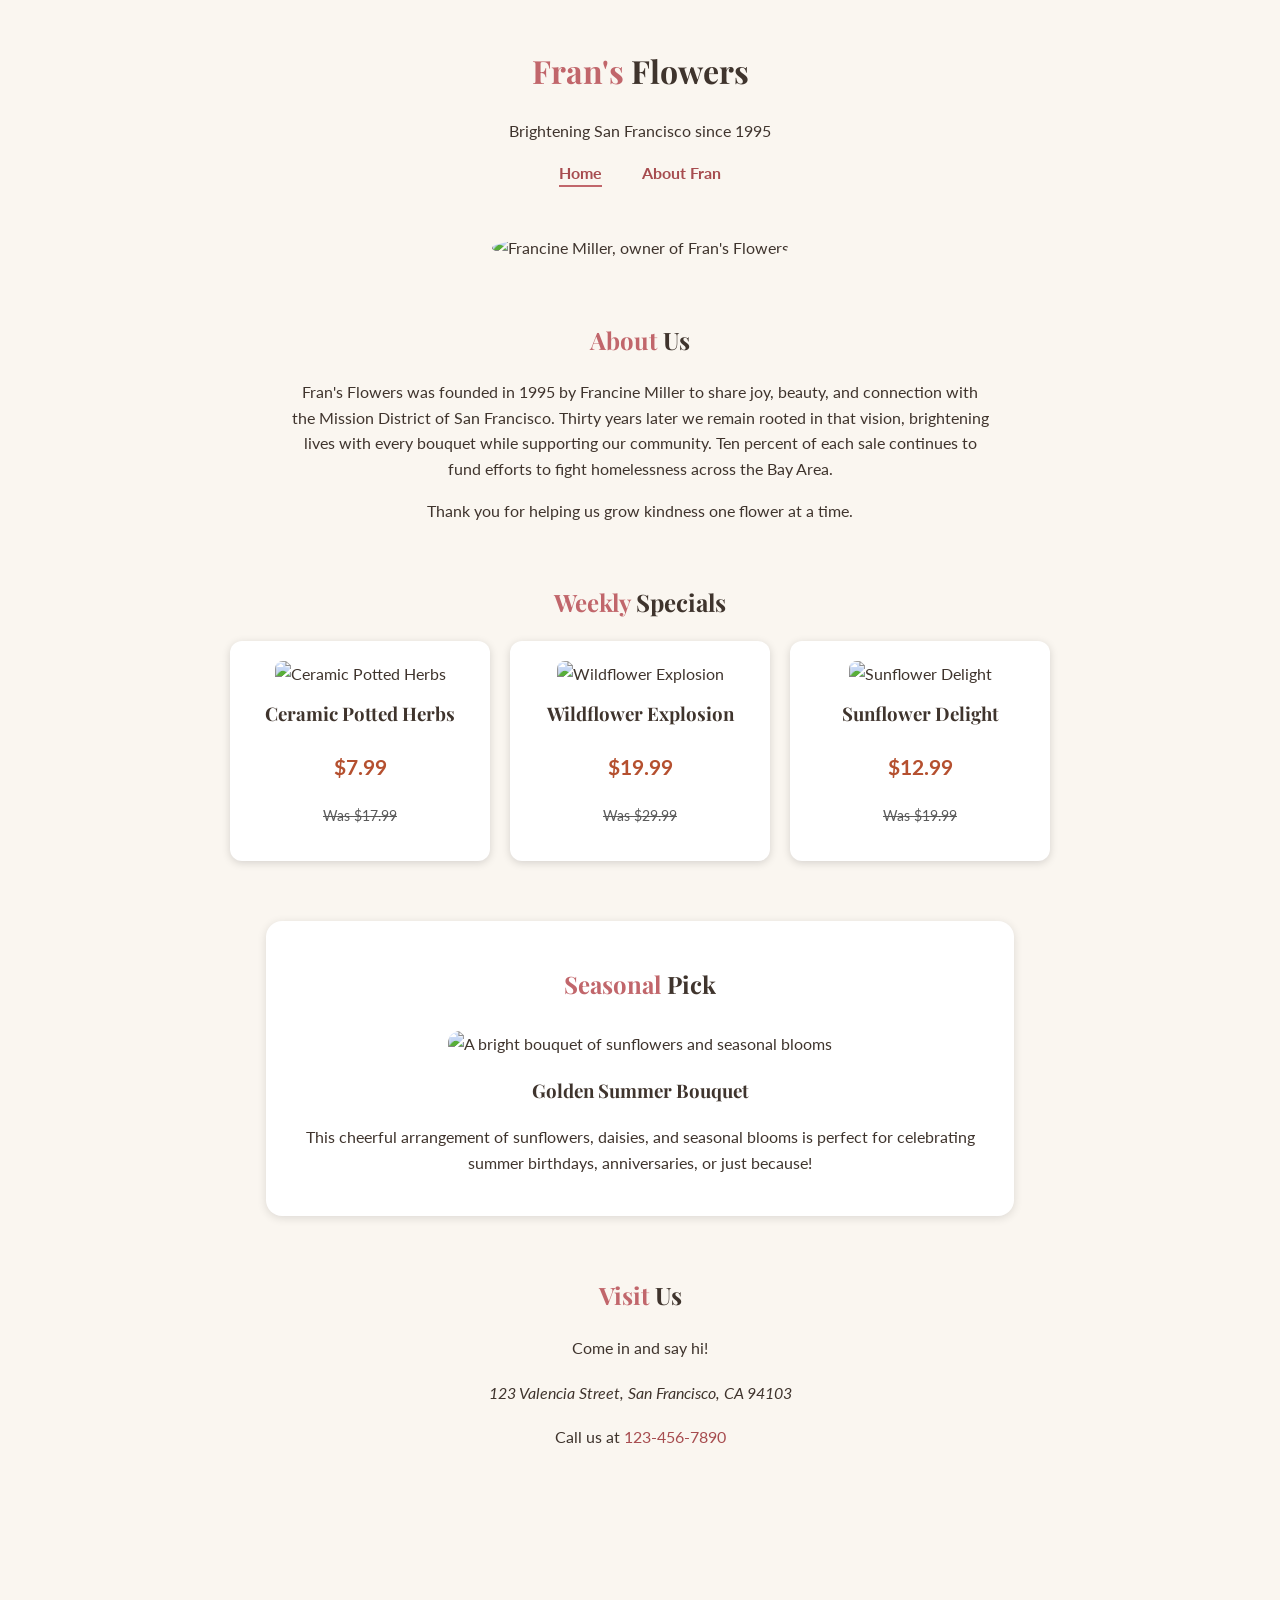
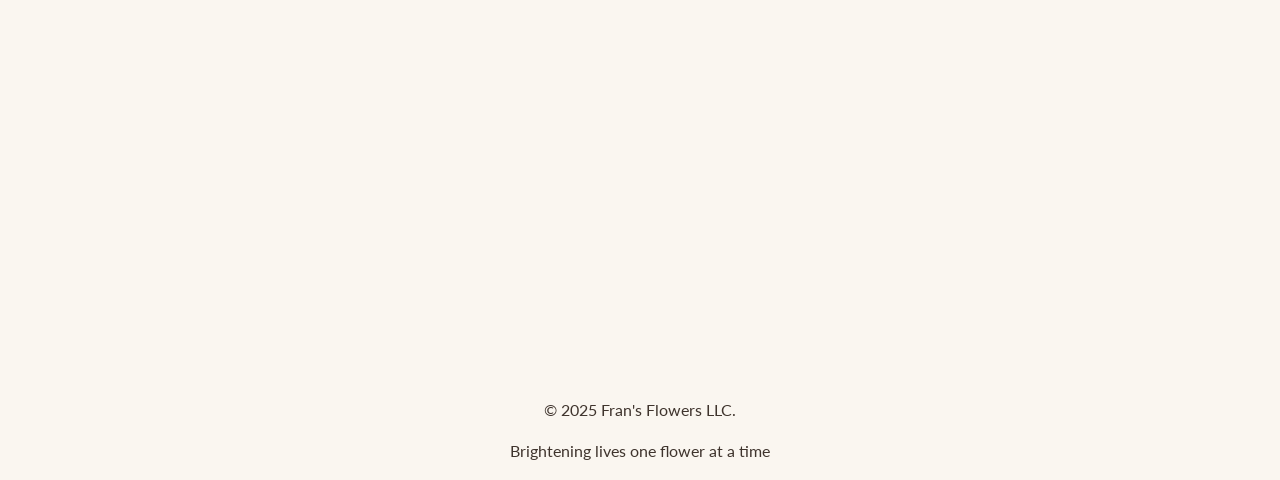
==== index.html @ afd2787b "Add styling, about page, seasonal section, and accessibility fixes" ====
<!doctype html>
<html lang="en">
  <head>
    <meta charset="utf-8" />
    <meta name="viewport" content="width=device-width, initial-scale=1" />
    <title>Fran's Flowers | Boutique Flower Shop in San Francisco</title>
    <link href="style.css" rel="stylesheet" type="text/css" />

    <link rel="preconnect" href="https://fonts.googleapis.com" />
    <link rel="preconnect" href="https://fonts.gstatic.com" crossorigin />
    <link
      href="https://fonts.googleapis.com/css2?family=Playfair+Display:wght@700&family=Lato:wght@400;700&display=swap"
      rel="stylesheet"
    />
  </head>

  <body>
    <a class="skip-link" href="#main-content">Skip to main content</a>

    <header>
      <div class="header-content">
        <h1><span class="accent">Fran's</span> Flowers</h1>
        <p class="tagline">Brightening San Francisco since 1995</p>
      </div>
      <nav aria-label="Primary">
        <a href="index.html" aria-current="page">Home</a>
        <a href="about.html">About Fran</a>
      </nav>
    </header>

    <div id="hero-container">
      <img
        src="img/fran.png"
        alt="Francine Miller, owner of Fran's Flowers"
        class="hero-img"
      />
    </div>

    <main id="main-content">
      <section class="about-us">
        <h2><span class="accent">About</span> Us</h2>
        <p>
          Fran's Flowers was founded in 1995 by Francine Miller to share joy,
          beauty, and connection with the Mission District of San Francisco.
          Thirty years later we remain rooted in that vision, brightening lives
          with every bouquet while supporting our community. Ten percent of each
          sale continues to fund efforts to fight homelessness across the Bay
          Area.
        </p>
        <p>Thank you for helping us grow kindness one flower at a time.</p>
      </section>

      <section class="specials">
        <h2><span class="accent">Weekly</span> Specials</h2>
        <div class="specials-list">
          <article class="special-offer">
            <img src="img/potted_plant.png" alt="Ceramic Potted Herbs" />
            <h3>Ceramic Potted Herbs</h3>
            <p class="price-now">$7.99</p>
            <p class="price-was">Was $17.99</p>
          </article>

          <article class="special-offer">
            <img src="img/wild_flowers.png" alt="Wildflower Explosion" />
            <h3>Wildflower Explosion</h3>
            <p class="price-now">$19.99</p>
            <p class="price-was">Was $29.99</p>
          </article>

          <article class="special-offer">
            <img src="img/sunflowers.png" alt="Sunflower Delight" />
            <h3>Sunflower Delight</h3>
            <p class="price-now">$12.99</p>
            <p class="price-was">Was $19.99</p>
          </article>
        </div>
      </section>

      <section class="seasonal-pick">
        <h2><span class="accent">Seasonal</span> Pick</h2>
        <img
          src="img/sunflowers.png"
          alt="A bright bouquet of sunflowers and seasonal blooms"
        />
        <h3>Golden Summer Bouquet</h3>
        <p>
          This cheerful arrangement of sunflowers, daisies, and seasonal blooms
          is perfect for celebrating summer birthdays, anniversaries, or just
          because!
        </p>
      </section>

      <section class="visit-us">
        <h2><span class="accent">Visit</span> Us</h2>
        <div class="contact-info">
          <p>Come in and say hi!</p>
          <div class="address-block">
            <address>123 Valencia Street, San Francisco, CA 94103</address>
          </div>
          <div class="phone-block">
            <p>Call us at <a href="tel:+1234567890">123-456-7890</a></p>
          </div>
        </div>
        <iframe
          src="https://www.google.com/maps/embed?pb=!1m18!1m12!1m3!1d3153.144965296929!2d-122.4230293!3d37.7689366!2m3!1f0!2f0!3f0!3m2!1i1024!2i768!4f13.1!3m3!1m2!1s0x808f7e3a37128e21%3A0xf85bfc7fef295b98!2s123%20Valencia%20St%2C%20San%20Francisco%2C%20CA%2094103!5e0!3m2!1sen!2sus!4v1722345678901!5m2!1sen!2sus"
          title="Google Maps location of Fran's Flowers at 123 Valencia Street"
          loading="lazy"
          referrerpolicy="no-referrer-when-downgrade"
        ></iframe>
      </section>
    </main>

    <footer>
      <div class="footer-content">
        <p>&copy; 2025 Fran's Flowers LLC.</p>
        <p>Brightening lives one flower at a time</p>
      </div>
    </footer>
  </body>
</html>
---- style.css ----
/* LevelUp Upgrades */

nav {
  margin-top: 12px;
}

nav a {
  margin: 0 12px;
  font-weight: bold;
}

nav a[aria-current="page"] {
  border-bottom: 2px solid #c1666b;
}

.skip-link {
  position: absolute;
  top: -40px;
  left: 0;
  background: #c1666b;
  color: white;
  padding: 8px 16px;
  z-index: 100;
}

.skip-link:focus {
  top: 0;
}

.seasonal-pick {
  max-width: 400px;
  margin: 60px auto;
  padding: 0 20px;
  text-align: center;
}

.seasonal-pick img {
  width: 100%;
  border-radius: 12px;
}

/* Base Styles */

body {
  color: #3f342d;
  background-color: #faf6f0;
  text-align: center;
  margin: 0;
  line-height: 1.6;
}

.accent {
  color: #c1666b;
}

/* Typography */

body {
  font-family: "Lato", sans-serif;
}

h1,
h2,
h3 {
  font-family: "Playfair Display", serif;
}

/* Links & Accents */

a {
  color: #a74c4f;
  text-decoration: none;
}

a:hover,
a:focus {
  text-decoration: underline;
}

.skip-link {
  position: absolute;
  left: -9999px;
  top: auto;
}

.skip-link:focus {
  left: 16px;
  top: 16px;
  background: #fff;
  padding: 8px 12px;
  border-radius: 4px;
  z-index: 10;
}

header {
  padding: 24px 20px 8px;
}

nav {
  display: flex;
  justify-content: center;
  gap: 16px;
  margin-top: 12px;
}

nav a {
  font-weight: 700;
}

/* Images */

/* Hero Section */

#hero-container {
  text-align: center;
  margin: 40px 0;
}

.hero-img {
  width: 100%;
  max-width: 500px;
  height: auto;
  border-radius: 50%;
}

/* Main Content */

main {
  padding: 0 20px 40px;
}

/* About Section */

.about-us {
  max-width: 700px;
  margin: 60px auto;
  padding: 0 20px;
  line-height: 1.6;
}

/* Specials Section */

.special-offer img {
  width: 100%;
  border-radius: 8px;
}

.specials-list {
  display: flex;
  justify-content: center;
  gap: 20px;
}

.special-offer {
  background-color: white;
  padding: 20px;
  border-radius: 12px;
  box-shadow: 0 2px 8px rgba(0, 0, 0, 0.15);
  width: 220px;
}

.special-offer h3 {
  margin-top: 12px;
  margin-bottom: 8px;
}

.price-now {
  font-size: 1.3em;
  font-weight: bold;
  color: #b5502f;
}

.price-was {
  font-size: 0.9em;
  color: #595959;
  text-decoration: line-through;
}

.specials {
  margin: 60px auto;
  padding: 0 20px;
}

/* Seasonal Pick Section */

.seasonal-pick {
  max-width: 700px;
  margin: 60px auto;
  padding: 24px;
  background-color: white;
  border-radius: 16px;
  box-shadow: 0 2px 10px rgba(0, 0, 0, 0.12);
}

.seasonal-pick img {
  width: 100%;
  max-width: 420px;
  border-radius: 12px;
  margin-top: 8px;
}

/* Visit Us Section */

iframe {
  width: 100%;
  height: 350px;
  border-radius: 12px;
  border: none;
  margin-top: 16px;
}

/* Footer */
footer {
  margin-top: 48px;
}

.visit-us {
  max-width: 700px;
  margin: 60px auto;
  padding: 0 20px;
}

.contact-info {
  margin-bottom: 24px;
  line-height: 1.8;
}
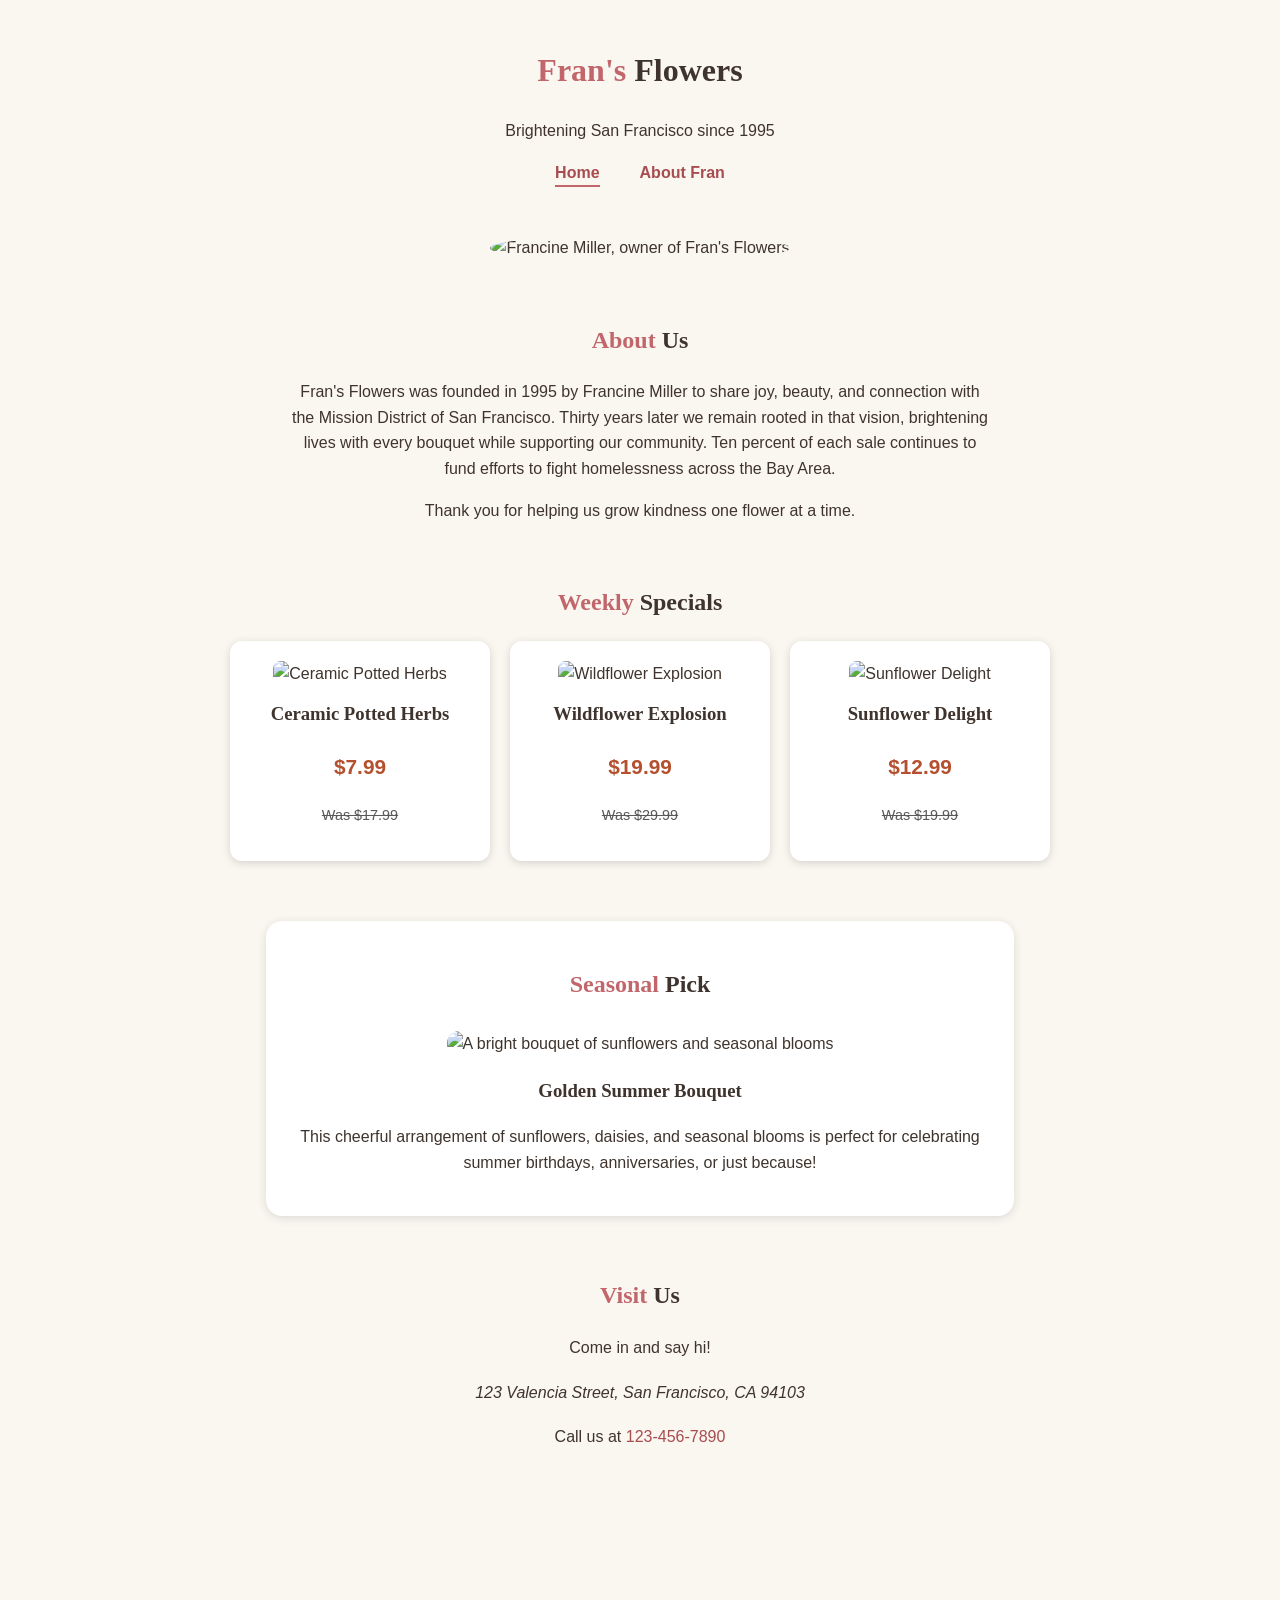
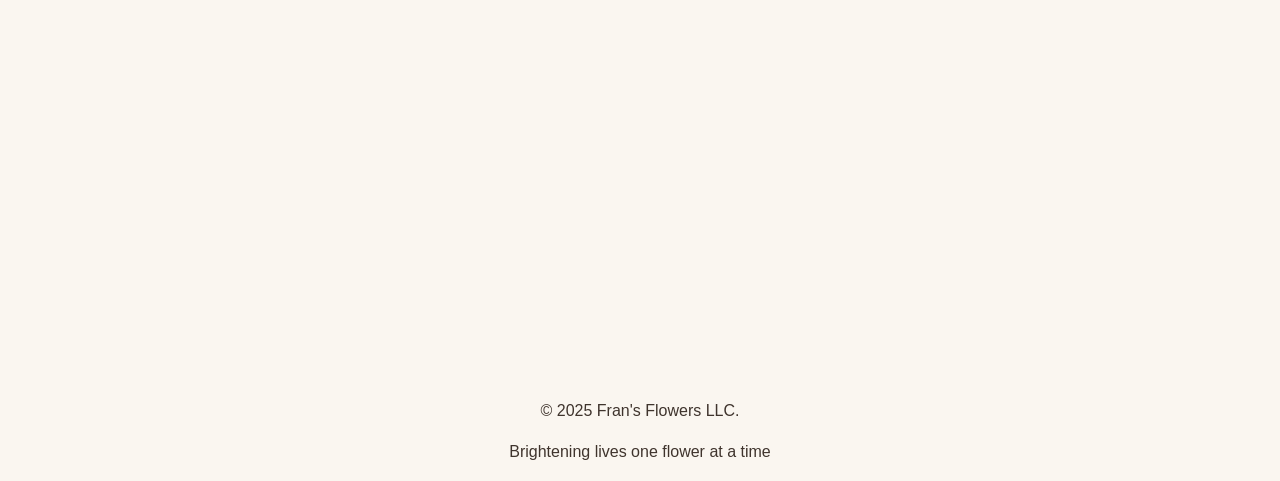
==== commit d1be891f: "security: add static Pages CSP baseline" ====
--- a/index.html
+++ b/index.html
@@ -3,6 +3,7 @@
   <head>
     <meta charset="utf-8" />
     <meta name="viewport" content="width=device-width, initial-scale=1" />
+    <meta http-equiv="Content-Security-Policy" content="default-src 'self'; base-uri 'self'; form-action 'self'; object-src 'none'; script-src 'self'; style-src 'self' https://fonts.googleapis.com; img-src 'self' data: https:; font-src 'self' https://fonts.gstatic.com; connect-src 'self'; frame-src https://www.google.com; upgrade-insecure-requests" />
     <title>Fran's Flowers | Boutique Flower Shop in San Francisco</title>
     <link href="style.css" rel="stylesheet" type="text/css" />
 
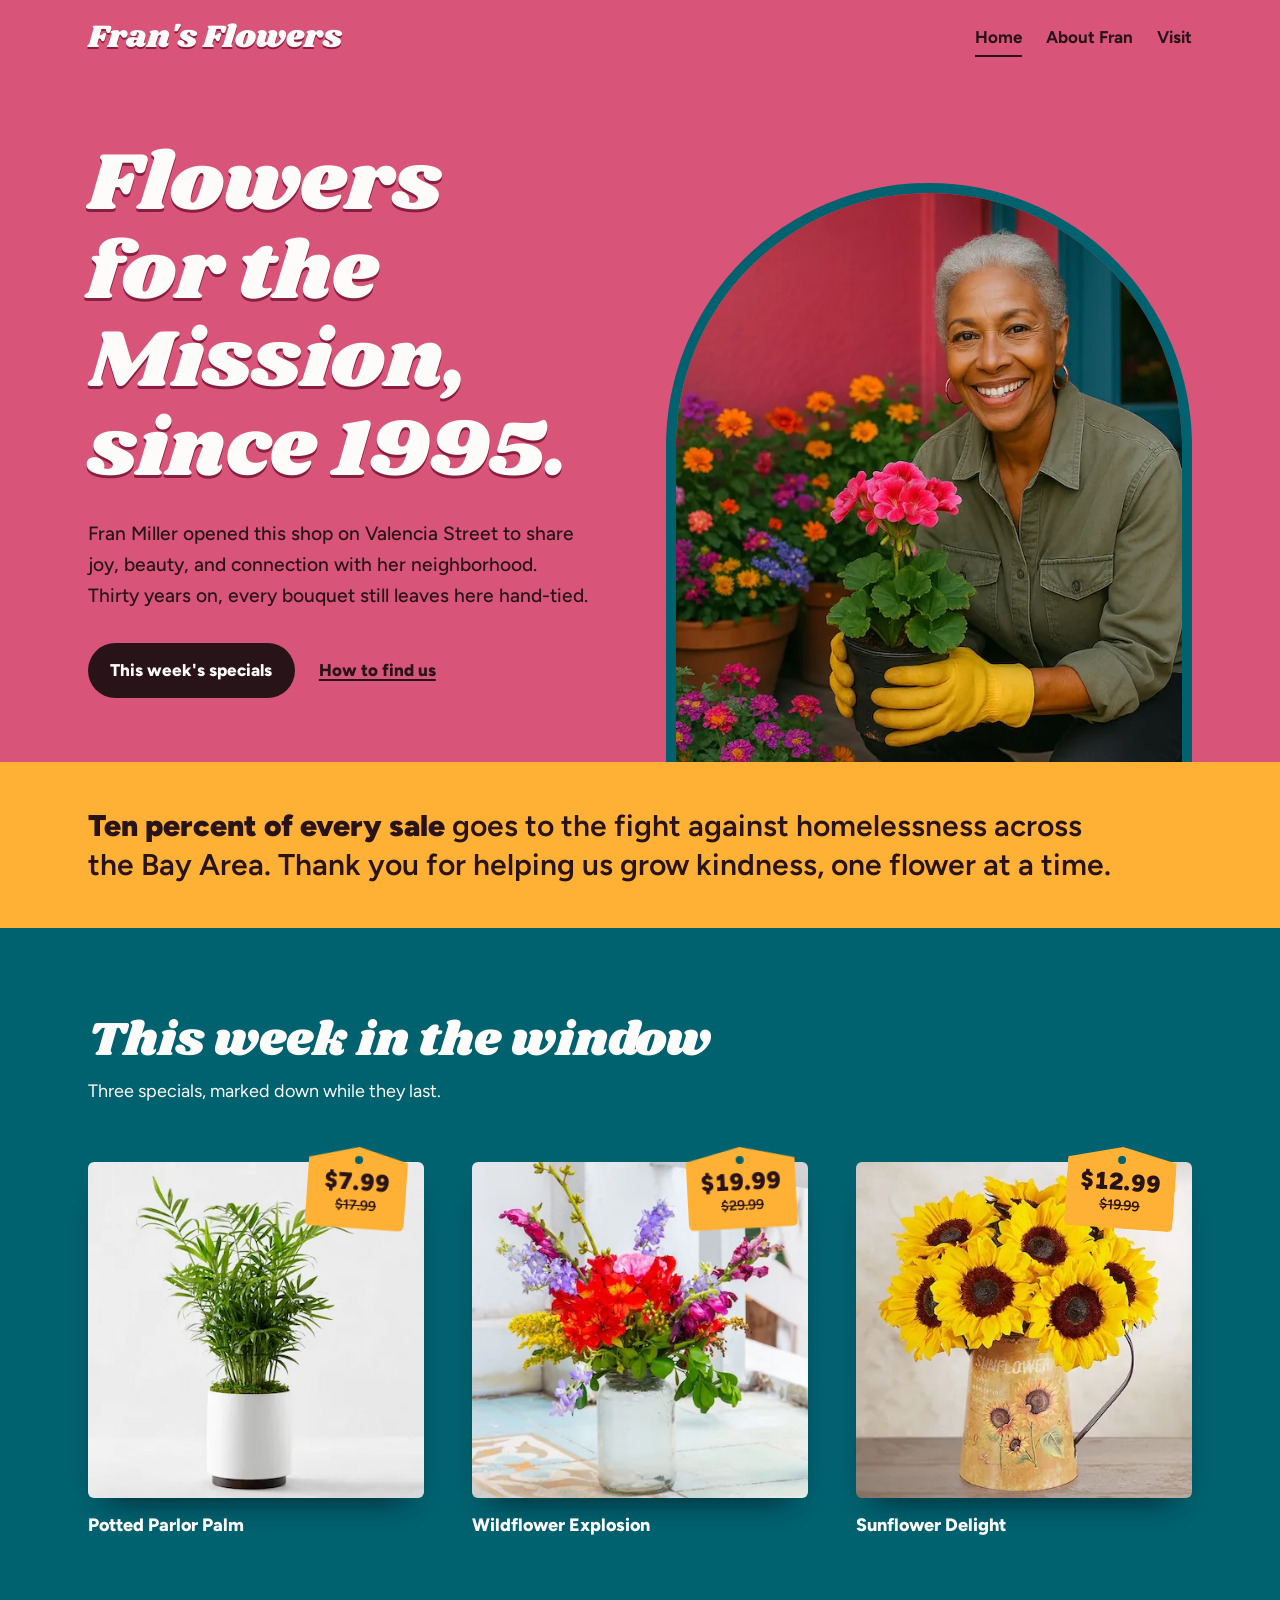
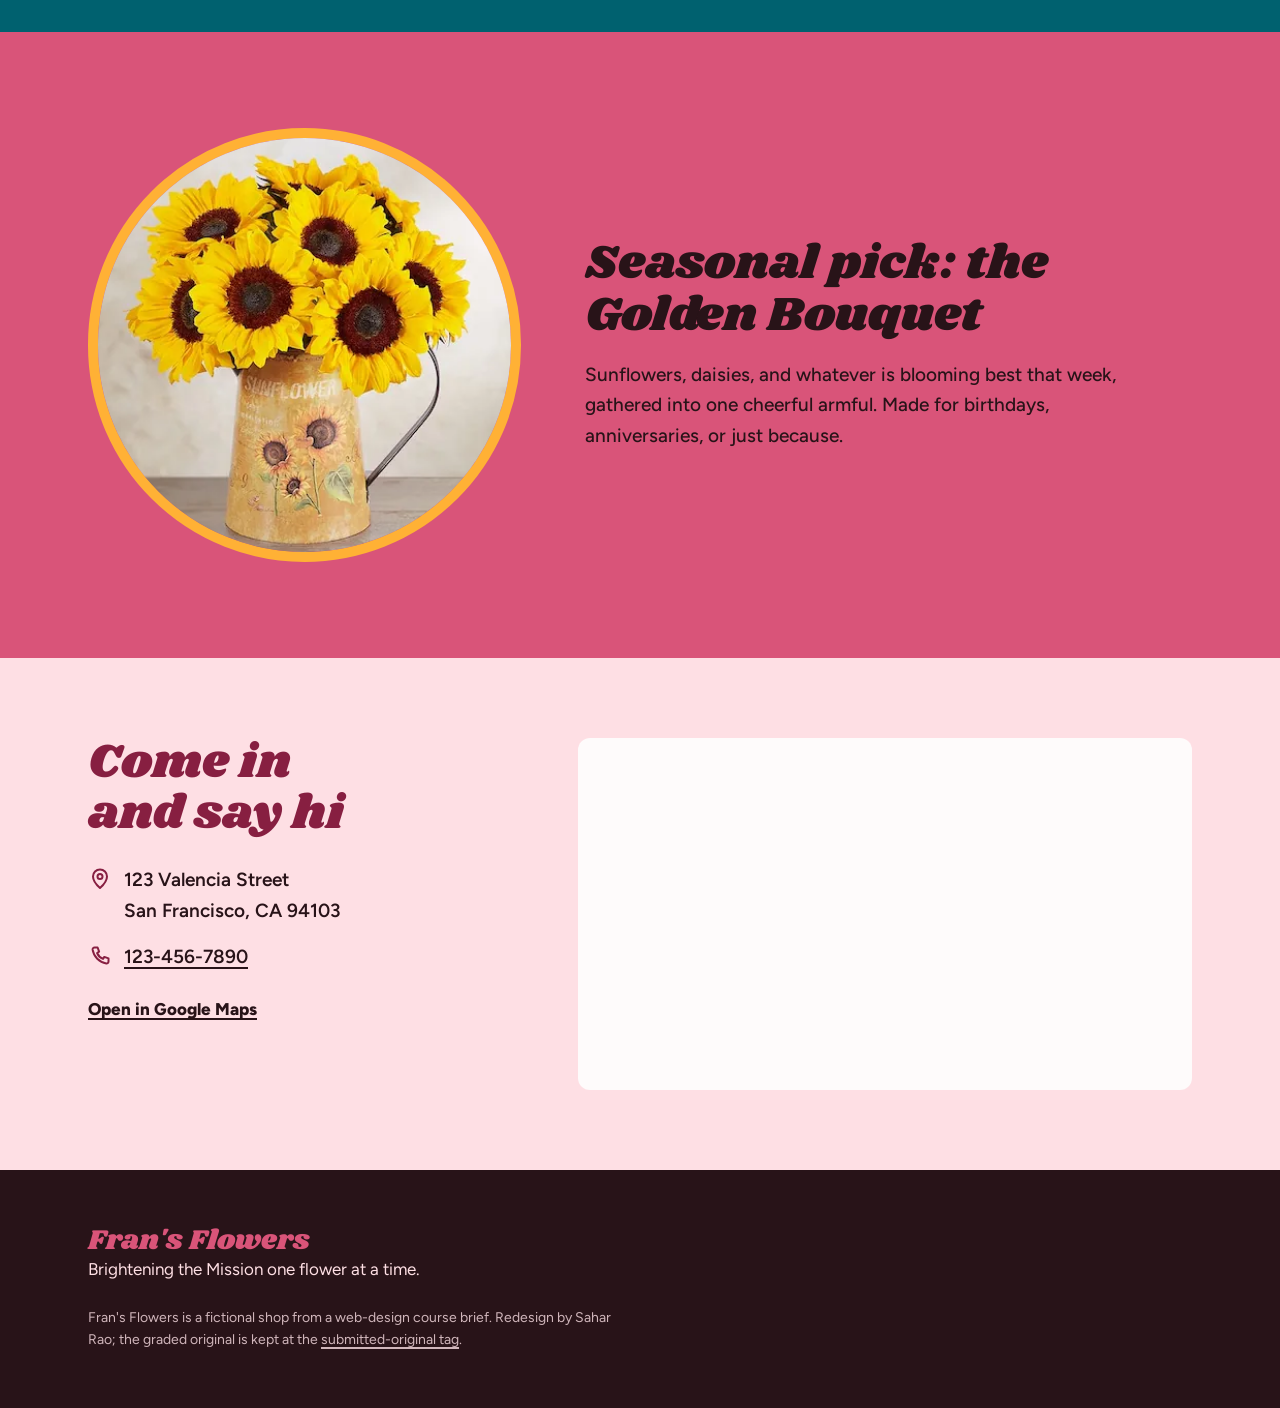
==== commit 024037f4: "Redesign Fran's Flowers: Mission storefront identity, self-hosted fonts, strict CSP Co-Authored-By: " ====
--- a/index.html
+++ b/index.html
@@ -3,119 +3,137 @@
   <head>
     <meta charset="utf-8" />
     <meta name="viewport" content="width=device-width, initial-scale=1" />
-    <meta http-equiv="Content-Security-Policy" content="default-src 'self'; base-uri 'self'; form-action 'self'; object-src 'none'; script-src 'self'; style-src 'self' https://fonts.googleapis.com; img-src 'self' data: https:; font-src 'self' https://fonts.gstatic.com; connect-src 'self'; frame-src https://www.google.com; upgrade-insecure-requests" />
-    <title>Fran's Flowers | Boutique Flower Shop in San Francisco</title>
-    <link href="style.css" rel="stylesheet" type="text/css" />
-
-    <link rel="preconnect" href="https://fonts.googleapis.com" />
-    <link rel="preconnect" href="https://fonts.gstatic.com" crossorigin />
-    <link
-      href="https://fonts.googleapis.com/css2?family=Playfair+Display:wght@700&family=Lato:wght@400;700&display=swap"
-      rel="stylesheet"
-    />
+    <meta http-equiv="Content-Security-Policy" content="default-src 'self'; base-uri 'self'; form-action 'none'; object-src 'none'; script-src 'self'; style-src 'self'; img-src 'self'; font-src 'self'; connect-src 'none'; frame-src https://www.google.com; upgrade-insecure-requests" />
+    <meta name="description" content="Fran's Flowers: a neighborhood flower shop on Valencia Street in San Francisco's Mission District since 1995. This week's specials, the seasonal pick, and directions." />
+    <meta name="theme-color" content="#d24a6c" />
+    <title>Fran's Flowers · Valencia Street, San Francisco</title>
+    <link rel="preload" href="assets/fonts/shrikhand-latin.woff2" as="font" type="font/woff2" crossorigin />
+    <link rel="stylesheet" href="style.css" />
+    <script src="script.js" defer></script>
   </head>
 
   <body>
     <a class="skip-link" href="#main-content">Skip to main content</a>
 
-    <header>
-      <div class="header-content">
-        <h1><span class="accent">Fran's</span> Flowers</h1>
-        <p class="tagline">Brightening San Francisco since 1995</p>
-      </div>
+    <header class="site-header">
+      <a class="wordmark" href="index.html" aria-label="Fran's Flowers home">Fran's Flowers</a>
       <nav aria-label="Primary">
         <a href="index.html" aria-current="page">Home</a>
         <a href="about.html">About Fran</a>
+        <a href="#visit">Visit</a>
       </nav>
     </header>
 
-    <div id="hero-container">
-      <img
-        src="img/fran.png"
-        alt="Francine Miller, owner of Fran's Flowers"
-        class="hero-img"
-      />
-    </div>
-
     <main id="main-content">
-      <section class="about-us">
-        <h2><span class="accent">About</span> Us</h2>
-        <p>
-          Fran's Flowers was founded in 1995 by Francine Miller to share joy,
-          beauty, and connection with the Mission District of San Francisco.
-          Thirty years later we remain rooted in that vision, brightening lives
-          with every bouquet while supporting our community. Ten percent of each
-          sale continues to fund efforts to fight homelessness across the Bay
-          Area.
-        </p>
-        <p>Thank you for helping us grow kindness one flower at a time.</p>
+      <section class="hero" aria-labelledby="hero-title">
+        <div class="hero-text">
+          <h1 id="hero-title">Flowers for the Mission, <span class="nowrap">since 1995.</span></h1>
+          <p class="hero-lead">
+            Fran Miller opened this shop on Valencia Street to share joy, beauty,
+            and connection with her neighborhood. Thirty years on, every bouquet
+            still leaves here hand-tied.
+          </p>
+          <p class="hero-actions">
+            <a class="button" href="#specials">This week's specials</a>
+            <a class="text-link" href="#visit">How to find us</a>
+          </p>
+        </div>
+        <figure class="hero-photo">
+          <picture>
+            <img src="img/fran.webp" width="1000" height="667" alt="Fran Miller kneeling with a potted pink geranium in front of the shop's pink wall, surrounded by pots of marigolds and poppies" fetchpriority="high" />
+          </picture>
+        </figure>
       </section>
 
-      <section class="specials">
-        <h2><span class="accent">Weekly</span> Specials</h2>
-        <div class="specials-list">
-          <article class="special-offer">
-            <img src="img/potted_plant.png" alt="Ceramic Potted Herbs" />
-            <h3>Ceramic Potted Herbs</h3>
-            <p class="price-now">$7.99</p>
-            <p class="price-was">Was $17.99</p>
-          </article>
+      <section class="pledge" aria-label="Our pledge">
+        <p>
+          <strong>Ten percent of every sale</strong> goes to the fight against
+          homelessness across the Bay Area. Thank you for helping us grow
+          kindness, one flower at a time.
+        </p>
+      </section>
 
-          <article class="special-offer">
-            <img src="img/wild_flowers.png" alt="Wildflower Explosion" />
+      <section class="specials" id="specials" aria-labelledby="specials-title">
+        <div class="section-head">
+          <h2 id="specials-title">This week in the window</h2>
+          <p>Three specials, marked down while they last.</p>
+        </div>
+
+        <ul class="shelf" role="list">
+          <li class="item">
+            <img src="img/potted_plant.webp" width="400" height="400" alt="A parlor palm in a white ceramic pot" loading="lazy" />
+            <h3>Potted Parlor Palm</h3>
+            <p class="tag">
+              <span class="tag-now"><span class="visually-hidden">Now </span>$7.99</span>
+              <span class="tag-was"><span class="visually-hidden">, was </span><s>$17.99</s></span>
+            </p>
+          </li>
+          <li class="item">
+            <img src="img/wild_flowers.webp" width="400" height="400" alt="Red, purple, and yellow wildflowers in a glass jar" loading="lazy" />
             <h3>Wildflower Explosion</h3>
-            <p class="price-now">$19.99</p>
-            <p class="price-was">Was $29.99</p>
-          </article>
+            <p class="tag">
+              <span class="tag-now"><span class="visually-hidden">Now </span>$19.99</span>
+              <span class="tag-was"><span class="visually-hidden">, was </span><s>$29.99</s></span>
+            </p>
+          </li>
+          <li class="item">
+            <img src="img/sunflowers.webp" width="400" height="400" alt="A dozen sunflowers in a painted tin pitcher" loading="lazy" />
+            <h3>Sunflower Delight</h3>
+            <p class="tag">
+              <span class="tag-now"><span class="visually-hidden">Now </span>$12.99</span>
+              <span class="tag-was"><span class="visually-hidden">, was </span><s>$19.99</s></span>
+            </p>
+          </li>
+        </ul>
+      </section>
 
-          <article class="special-offer">
-            <img src="img/sunflowers.png" alt="Sunflower Delight" />
-            <h3>Sunflower Delight</h3>
-            <p class="price-now">$12.99</p>
-            <p class="price-was">Was $19.99</p>
-          </article>
+      <section class="seasonal" aria-labelledby="seasonal-title">
+        <img class="seasonal-photo" src="img/sunflowers.webp" width="400" height="400" alt="" loading="lazy" />
+        <div class="seasonal-text">
+          <h2 id="seasonal-title">Seasonal pick: the Golden Bouquet</h2>
+          <p>
+            Sunflowers, daisies, and whatever is blooming best that week, gathered
+            into one cheerful armful. Made for birthdays, anniversaries, or just
+            because.
+          </p>
         </div>
       </section>
 
-      <section class="seasonal-pick">
-        <h2><span class="accent">Seasonal</span> Pick</h2>
-        <img
-          src="img/sunflowers.png"
-          alt="A bright bouquet of sunflowers and seasonal blooms"
-        />
-        <h3>Golden Summer Bouquet</h3>
-        <p>
-          This cheerful arrangement of sunflowers, daisies, and seasonal blooms
-          is perfect for celebrating summer birthdays, anniversaries, or just
-          because!
-        </p>
-      </section>
-
-      <section class="visit-us">
-        <h2><span class="accent">Visit</span> Us</h2>
-        <div class="contact-info">
-          <p>Come in and say hi!</p>
-          <div class="address-block">
-            <address>123 Valencia Street, San Francisco, CA 94103</address>
-          </div>
-          <div class="phone-block">
-            <p>Call us at <a href="tel:+1234567890">123-456-7890</a></p>
-          </div>
+      <section class="visit" id="visit" aria-labelledby="visit-title">
+        <div class="visit-text">
+          <h2 id="visit-title">Come in and say hi</h2>
+          <address>
+            <span class="visit-line">
+              <svg class="icon" viewBox="0 0 24 24" aria-hidden="true" focusable="false"><path d="M12 21s-7-6.2-7-11.5a7 7 0 0 1 14 0C19 14.8 12 21 12 21Z" /><circle cx="12" cy="9.5" r="2.5" /></svg>
+              123 Valencia Street<br />San Francisco, CA 94103
+            </span>
+            <span class="visit-line">
+              <svg class="icon" viewBox="0 0 24 24" aria-hidden="true" focusable="false"><path d="M6.6 3.5h3l1.5 4.2-2 1.3a11 11 0 0 0 5.9 5.9l1.3-2 4.2 1.5v3a2 2 0 0 1-2.2 2A16.5 16.5 0 0 1 4.6 5.7a2 2 0 0 1 2-2.2Z" /></svg>
+              <a href="tel:+11234567890">123-456-7890</a>
+            </span>
+          </address>
+          <p>
+            <a class="text-link" href="https://www.google.com/maps/search/?api=1&amp;query=123+Valencia+St,+San+Francisco,+CA+94103" rel="noopener">Open in Google Maps</a>
+          </p>
         </div>
         <iframe
+          class="map"
           src="https://www.google.com/maps/embed?pb=!1m18!1m12!1m3!1d3153.144965296929!2d-122.4230293!3d37.7689366!2m3!1f0!2f0!3f0!3m2!1i1024!2i768!4f13.1!3m3!1m2!1s0x808f7e3a37128e21%3A0xf85bfc7fef295b98!2s123%20Valencia%20St%2C%20San%20Francisco%2C%20CA%2094103!5e0!3m2!1sen!2sus!4v1722345678901!5m2!1sen!2sus"
-          title="Google Maps location of Fran's Flowers at 123 Valencia Street"
+          title="Map of 123 Valencia Street, San Francisco"
           loading="lazy"
           referrerpolicy="no-referrer-when-downgrade"
         ></iframe>
       </section>
     </main>
 
-    <footer>
-      <div class="footer-content">
-        <p>&copy; 2025 Fran's Flowers LLC.</p>
-        <p>Brightening lives one flower at a time</p>
-      </div>
+    <footer class="site-footer">
+      <p class="footer-mark">Fran's Flowers</p>
+      <p>Brightening the Mission one flower at a time.</p>
+      <p class="footer-note">
+        Fran's Flowers is a fictional shop from a web-design course brief. Redesign by Sahar Rao;
+        the graded original is kept at the
+        <a href="https://github.com/SRao189/03-LU-site-redesign/tree/submitted-original">submitted-original tag</a>.
+      </p>
     </footer>
   </body>
 </html>
--- a/style.css
+++ b/style.css
@@ -1,226 +1,594 @@
-/* LevelUp Upgrades */
-
-nav {
-  margin-top: 12px;
-}
-
-nav a {
-  margin: 0 12px;
-  font-weight: bold;
-}
-
-nav a[aria-current="page"] {
-  border-bottom: 2px solid #c1666b;
+@font-face {
+  font-family: "Shrikhand";
+  src: url("assets/fonts/shrikhand-latin.woff2") format("woff2");
+  font-weight: 400;
+  font-display: swap;
+}
+
+@font-face {
+  font-family: "Figtree";
+  src: url("assets/fonts/figtree-latin.woff2") format("woff2");
+  font-weight: 300 900;
+  font-display: swap;
+}
+
+:root {
+  /* Taken from Fran's photo: the stucco wall, the shop door, the marigold pots. */
+  --stucco: oklch(0.63 0.17 6);
+  --stucco-light: oklch(0.93 0.035 6);
+  --stucco-deep: oklch(0.42 0.14 6);
+  --door: oklch(0.45 0.08 212);
+  --door-deep: oklch(0.32 0.06 215);
+  --marigold: oklch(0.82 0.16 72);
+  --ink: oklch(0.22 0.035 6);
+  --white: oklch(0.99 0.004 6);
+  --focus: oklch(0.9 0.17 100);
+
+  --page: 1200px;
+  --pad: clamp(1rem, 4vw, 3rem);
+  --ease-out: cubic-bezier(0.16, 1, 0.3, 1);
+  --z-skip: 10;
+
+  accent-color: var(--door);
+  scrollbar-color: var(--stucco-deep) var(--stucco-light);
+}
+
+*,
+*::before,
+*::after {
+  box-sizing: border-box;
+}
+
+html {
+  -webkit-text-size-adjust: 100%;
+  scroll-behavior: smooth;
+}
+
+body {
+  margin: 0;
+  background: var(--stucco);
+  color: var(--ink);
+  font-family: "Figtree", "Segoe UI", system-ui, sans-serif;
+  font-size: 1.0625rem;
+  line-height: 1.6;
+  font-variant-numeric: lining-nums;
+}
+
+::selection {
+  background: var(--marigold);
+  color: var(--ink);
+}
+
+img {
+  display: block;
+  max-width: 100%;
+  height: auto;
+}
+
+a {
+  color: inherit;
+  text-decoration-thickness: 2px;
+  text-underline-offset: 0.2em;
+}
+
+:focus-visible {
+  outline: 3px solid var(--ink);
+  outline-offset: 3px;
+  border-radius: 3px;
+  box-shadow: 0 0 0 6px var(--focus);
+}
+
+.visually-hidden {
+  position: absolute;
+  width: 1px;
+  height: 1px;
+  overflow: hidden;
+  clip-path: inset(50%);
+  white-space: nowrap;
 }
 
 .skip-link {
   position: absolute;
-  top: -40px;
-  left: 0;
-  background: #c1666b;
-  color: white;
-  padding: 8px 16px;
-  z-index: 100;
+  left: var(--pad);
+  top: -4rem;
+  z-index: var(--z-skip);
+  padding: 0.6rem 1rem;
+  background: var(--ink);
+  color: var(--white);
 }
 
 .skip-link:focus {
-  top: 0;
-}
-
-.seasonal-pick {
-  max-width: 400px;
-  margin: 60px auto;
-  padding: 0 20px;
-  text-align: center;
-}
-
-.seasonal-pick img {
-  width: 100%;
-  border-radius: 12px;
-}
-
-/* Base Styles */
-
-body {
-  color: #3f342d;
-  background-color: #faf6f0;
-  text-align: center;
-  margin: 0;
-  line-height: 1.6;
-}
-
-.accent {
-  color: #c1666b;
-}
-
-/* Typography */
-
-body {
-  font-family: "Lato", sans-serif;
+  top: 1rem;
 }
 
 h1,
 h2,
+.wordmark,
+.footer-mark {
+  font-family: "Shrikhand", "Figtree", serif;
+  font-weight: 400;
+  line-height: 1.08;
+  letter-spacing: 0;
+  text-wrap: balance;
+  margin: 0;
+}
+
+h2 {
+  font-size: clamp(1.9rem, 4vw, 3rem);
+}
+
 h3 {
-  font-family: "Playfair Display", serif;
-}
-
-/* Links & Accents */
-
-a {
-  color: #a74c4f;
+  margin: 0;
+  font-size: 1.125rem;
+  font-weight: 800;
+  line-height: 1.25;
+}
+
+/* Header: the painted sign over the door. */
+
+.site-header {
+  display: flex;
+  flex-wrap: wrap;
+  align-items: center;
+  justify-content: space-between;
+  gap: 0.5rem 2rem;
+  max-width: var(--page);
+  margin: 0 auto;
+  padding: 1.25rem var(--pad);
+}
+
+.wordmark {
+  font-size: clamp(1.6rem, 3vw, 2rem);
+  color: var(--white);
   text-decoration: none;
-}
-
-a:hover,
-a:focus {
-  text-decoration: underline;
-}
-
-.skip-link {
+  text-shadow: 0 2px 0 var(--stucco-deep);
+}
+
+.site-header nav {
+  display: flex;
+  flex-wrap: wrap;
+  gap: 0.25rem 1.5rem;
+  font-weight: 700;
+}
+
+.site-header nav a {
+  text-decoration: none;
+  padding-block: 0.25rem;
+  border-bottom: 2px solid transparent;
+}
+
+.site-header nav a:hover,
+.site-header nav a[aria-current="page"] {
+  border-bottom-color: var(--ink);
+}
+
+/* Buttons and links */
+
+.button {
+  display: inline-block;
+  padding: 0.85rem 1.4rem;
+  border-radius: 999px;
+  background: var(--ink);
+  color: var(--white);
+  font-weight: 800;
+  text-decoration: none;
+  transition: transform 0.25s var(--ease-out), background-color 0.25s var(--ease-out);
+}
+
+.button:hover {
+  background: var(--door-deep);
+  transform: translateY(-2px);
+}
+
+.button:active {
+  transform: translateY(0);
+}
+
+.text-link {
+  font-weight: 800;
+}
+
+/* Hero */
+
+.hero {
+  display: grid;
+  grid-template-columns: minmax(0, 6fr) minmax(0, 6fr);
+  align-items: end;
+  gap: clamp(1.5rem, 4vw, 4rem);
+  max-width: var(--page);
+  margin: 0 auto;
+  padding: clamp(1.5rem, 5vw, 4rem) var(--pad) 0;
+}
+
+.hero-text {
+  padding-bottom: clamp(1.5rem, 5vw, 4.5rem);
+}
+
+h1 {
+  font-size: clamp(2.6rem, 6.4vw, 5.4rem);
+  color: var(--white);
+  text-shadow: 0 3px 0 var(--stucco-deep);
+  max-width: 11ch;
+}
+
+.hero-lead {
+  max-width: 42ch;
+  margin: 1.5rem 0 0;
+  font-size: clamp(1.0625rem, 1.5vw, 1.25rem);
+  font-weight: 500;
+  text-wrap: pretty;
+}
+
+.hero-actions {
+  display: flex;
+  flex-wrap: wrap;
+  align-items: center;
+  gap: 1rem 1.5rem;
+  margin: 2rem 0 0;
+}
+
+/* The photo stands in an arched doorway, like the shop's own. */
+.hero-photo {
+  margin: 0;
+  align-self: stretch;
+  display: flex;
+  align-items: flex-end;
+}
+
+.hero-photo img {
+  width: 100%;
+  aspect-ratio: 4 / 4.4;
+  object-fit: cover;
+  object-position: 62% 50%;
+  border-radius: 999px 999px 0 0;
+  border: 10px solid var(--door);
+  border-bottom: 0;
+}
+
+/* Pledge */
+
+.pledge {
+  background: var(--marigold);
+}
+
+.pledge p {
+  max-width: var(--page);
+  margin: 0 auto;
+  padding: clamp(1.75rem, 4vw, 2.75rem) var(--pad);
+  font-size: clamp(1.25rem, 2.6vw, 1.875rem);
+  font-weight: 600;
+  line-height: 1.3;
+  text-wrap: balance;
+}
+
+.nowrap {
+  white-space: nowrap;
+}
+
+.pledge strong {
+  font-weight: 900;
+}
+
+/* Specials: the shop window. */
+
+.specials {
+  background: var(--door);
+  color: var(--white);
+  padding: clamp(3rem, 7vw, 5.5rem) var(--pad) clamp(3.5rem, 8vw, 6rem);
+}
+
+.section-head {
+  max-width: calc(var(--page) - 2 * var(--pad));
+  margin: 0 auto clamp(2rem, 5vw, 3.5rem);
+}
+
+.section-head p {
+  margin: 0.6rem 0 0;
+  font-size: 1.125rem;
+}
+
+.shelf {
+  display: grid;
+  grid-template-columns: repeat(auto-fit, minmax(min(100%, 15rem), 1fr));
+  gap: clamp(2.5rem, 5vw, 3.5rem) clamp(1.5rem, 4vw, 3rem);
+  max-width: calc(var(--page) - 2 * var(--pad));
+  margin: 0 auto;
+  padding: 0;
+  list-style: none;
+}
+
+.item {
+  position: relative;
+  display: flex;
+  flex-direction: column;
+  gap: 1rem;
+}
+
+.item img {
+  width: 100%;
+  aspect-ratio: 1;
+  object-fit: cover;
+  border-radius: 6px;
+  box-shadow: 0 18px 30px -18px oklch(0.15 0.05 215 / 0.8);
+}
+
+/* The price tag hangs off the photo's corner on a string. */
+.tag {
   position: absolute;
-  left: -9999px;
-  top: auto;
-}
-
-.skip-link:focus {
-  left: 16px;
-  top: 16px;
-  background: #fff;
-  padding: 8px 12px;
-  border-radius: 4px;
-  z-index: 10;
-}
-
-header {
-  padding: 24px 20px 8px;
-}
-
-nav {
-  display: flex;
-  justify-content: center;
-  gap: 16px;
-  margin-top: 12px;
-}
-
-nav a {
-  font-weight: 700;
-}
-
-/* Images */
-
-/* Hero Section */
-
-#hero-container {
-  text-align: center;
-  margin: 40px 0;
-}
-
-.hero-img {
+  top: -0.9rem;
+  right: 0.9rem;
+  display: grid;
+  justify-items: center;
+  margin: 0;
+  padding: 1.35rem 0.9rem 0.7rem;
+  min-width: 6.2rem;
+  background: var(--marigold);
+  color: var(--ink);
+  clip-path: polygon(50% 0, 100% 16%, 100% 100%, 0 100%, 0 16%);
+  border-radius: 0 0 6px 6px;
+  transform-origin: 50% 0;
+  transform: rotate(4deg);
+}
+
+.tag::before {
+  content: "";
+  position: absolute;
+  top: 0.55rem;
+  width: 0.5rem;
+  height: 0.5rem;
+  border-radius: 50%;
+  background: var(--door);
+}
+
+.item:nth-child(2) .tag {
+  transform: rotate(-3deg);
+}
+
+.tag-now {
+  font-size: 1.5rem;
+  font-weight: 900;
+  line-height: 1.1;
+  font-variant-numeric: tabular-nums;
+}
+
+.tag-was {
+  font-size: 0.875rem;
+  font-weight: 600;
+}
+
+/* Seasonal pick */
+
+.seasonal {
+  display: grid;
+  grid-template-columns: minmax(0, 5fr) minmax(0, 7fr);
+  align-items: center;
+  gap: clamp(1.5rem, 5vw, 4.5rem);
+  max-width: var(--page);
+  margin: 0 auto;
+  padding: clamp(3rem, 8vw, 6rem) var(--pad);
+}
+
+.seasonal-photo {
   width: 100%;
-  max-width: 500px;
-  height: auto;
+  aspect-ratio: 1;
+  object-fit: cover;
   border-radius: 50%;
-}
-
-/* Main Content */
-
-main {
-  padding: 0 20px 40px;
-}
-
-/* About Section */
-
-.about-us {
-  max-width: 700px;
-  margin: 60px auto;
-  padding: 0 20px;
-  line-height: 1.6;
-}
-
-/* Specials Section */
-
-.special-offer img {
+  border: 10px solid var(--marigold);
+}
+
+.seasonal-text {
+  max-width: 34rem;
+}
+
+.seasonal-text p {
+  margin: 1.1rem 0 0;
+  font-size: 1.1875rem;
+  font-weight: 500;
+  text-wrap: pretty;
+}
+
+/* Visit */
+
+.visit {
+  display: grid;
+  grid-template-columns: minmax(0, 5fr) minmax(0, 7fr);
+  gap: clamp(1.5rem, 4vw, 3.5rem);
+  align-items: stretch;
+  background: var(--stucco-light);
+  padding: clamp(3rem, 7vw, 5rem) max(var(--pad), calc((100% - var(--page)) / 2 + var(--pad)));
+}
+
+.visit h2 {
+  color: var(--stucco-deep);
+}
+
+.visit address {
+  display: grid;
+  gap: 1rem;
+  margin: 1.5rem 0;
+  font-style: normal;
+  font-size: 1.1875rem;
+  font-weight: 600;
+}
+
+.visit-line {
+  display: grid;
+  grid-template-columns: 1.5rem 1fr;
+  gap: 0.75rem;
+  align-items: start;
+}
+
+.icon {
+  width: 1.5rem;
+  height: 1.5rem;
+  margin-top: 0.1rem;
+  fill: none;
+  stroke: var(--stucco-deep);
+  stroke-width: 2;
+  stroke-linejoin: round;
+}
+
+.map {
   width: 100%;
-  border-radius: 8px;
-}
-
-.specials-list {
-  display: flex;
-  justify-content: center;
-  gap: 20px;
-}
-
-.special-offer {
-  background-color: white;
-  padding: 20px;
+  min-height: 22rem;
+  border: 0;
   border-radius: 12px;
-  box-shadow: 0 2px 8px rgba(0, 0, 0, 0.15);
-  width: 220px;
-}
-
-.special-offer h3 {
-  margin-top: 12px;
-  margin-bottom: 8px;
-}
-
-.price-now {
-  font-size: 1.3em;
-  font-weight: bold;
-  color: #b5502f;
-}
-
-.price-was {
-  font-size: 0.9em;
-  color: #595959;
-  text-decoration: line-through;
-}
-
-.specials {
-  margin: 60px auto;
-  padding: 0 20px;
-}
-
-/* Seasonal Pick Section */
-
-.seasonal-pick {
-  max-width: 700px;
-  margin: 60px auto;
-  padding: 24px;
-  background-color: white;
-  border-radius: 16px;
-  box-shadow: 0 2px 10px rgba(0, 0, 0, 0.12);
-}
-
-.seasonal-pick img {
+  background: var(--white);
+}
+
+/* About page */
+
+.story-hero {
+  max-width: var(--page);
+  margin: 0 auto;
+  padding: clamp(1.5rem, 5vw, 3.5rem) var(--pad) 0;
+}
+
+.story-hero h1 {
+  max-width: 14ch;
+  margin-bottom: clamp(1.5rem, 4vw, 2.5rem);
+}
+
+.story-hero img {
   width: 100%;
-  max-width: 420px;
-  border-radius: 12px;
-  margin-top: 8px;
-}
-
-/* Visit Us Section */
-
-iframe {
-  width: 100%;
-  height: 350px;
-  border-radius: 12px;
-  border: none;
-  margin-top: 16px;
+  aspect-ratio: 16 / 9;
+  object-fit: cover;
+  object-position: 60% 40%;
+  border-radius: 999px 999px 0 0 / 50% 50% 0 0;
+  border: 10px solid var(--door);
+  border-bottom: 0;
+}
+
+.story {
+  background: var(--stucco-light);
+  padding: clamp(3rem, 7vw, 5rem) var(--pad);
+}
+
+.story > * {
+  max-width: 40rem;
+  margin-inline: auto;
+}
+
+.story section + section {
+  margin-top: clamp(2.5rem, 6vw, 3.5rem);
+}
+
+.story h2 {
+  color: var(--stucco-deep);
+}
+
+.story p {
+  font-size: 1.1875rem;
+  text-wrap: pretty;
+}
+
+.story-cta {
+  margin-top: 2.5rem;
 }
 
 /* Footer */
-footer {
-  margin-top: 48px;
-}
-
-.visit-us {
-  max-width: 700px;
-  margin: 60px auto;
-  padding: 0 20px;
-}
-
-.contact-info {
-  margin-bottom: 24px;
-  line-height: 1.8;
-}
+
+.site-footer {
+  background: var(--ink);
+  color: var(--stucco-light);
+  padding: clamp(2.5rem, 6vw, 3.5rem) max(var(--pad), calc((100% - var(--page)) / 2 + var(--pad)));
+}
+
+.site-footer p {
+  margin: 0;
+  max-width: 60ch;
+}
+
+.footer-mark {
+  font-size: 1.75rem;
+  color: var(--stucco);
+  margin-bottom: 0.25rem;
+}
+
+.footer-note {
+  margin-top: 1.5rem !important;
+  font-size: 0.875rem;
+  color: oklch(0.8 0.03 6);
+}
+
+.site-footer :focus-visible {
+  outline-color: var(--marigold);
+}
+
+@media (max-width: 760px) {
+  .hero,
+  .seasonal,
+  .visit {
+    grid-template-columns: minmax(0, 1fr);
+  }
+
+  .hero-text {
+    padding-bottom: 0;
+  }
+
+  .hero-photo img {
+    aspect-ratio: 4 / 3.6;
+  }
+
+  .seasonal-photo {
+    max-width: 18rem;
+  }
+}
+
+/* Motion: the hero sign settles in, and each tag swings once as the window scrolls into view. */
+
+@media (prefers-reduced-motion: no-preference) {
+  .hero-text > *,
+  .story-hero h1 {
+    animation: rise 0.9s var(--ease-out) both;
+  }
+
+  .hero-lead { animation-delay: 0.08s; }
+  .hero-actions { animation-delay: 0.16s; }
+
+  .hero-photo img,
+  .story-hero img {
+    animation: open 1.1s 0.1s var(--ease-out) both;
+  }
+
+  .shelf.is-swinging .tag {
+    animation: swing 1.4s var(--ease-out) both;
+  }
+
+  .shelf.is-swinging .item:nth-child(2) .tag {
+    animation-name: swing-left;
+    animation-delay: 0.08s;
+  }
+
+  .shelf.is-swinging .item:nth-child(3) .tag {
+    animation-delay: 0.16s;
+  }
+}
+
+@keyframes rise {
+  from {
+    opacity: 0;
+    transform: translateY(16px);
+  }
+}
+
+@keyframes open {
+  from {
+    clip-path: inset(100% 0 0 0);
+  }
+  to {
+    clip-path: inset(0 0 0 0);
+  }
+}
+
+@keyframes swing {
+  from {
+    transform: rotate(-14deg);
+  }
+}
+
+@keyframes swing-left {
+  from {
+    transform: rotate(12deg);
+  }
+}
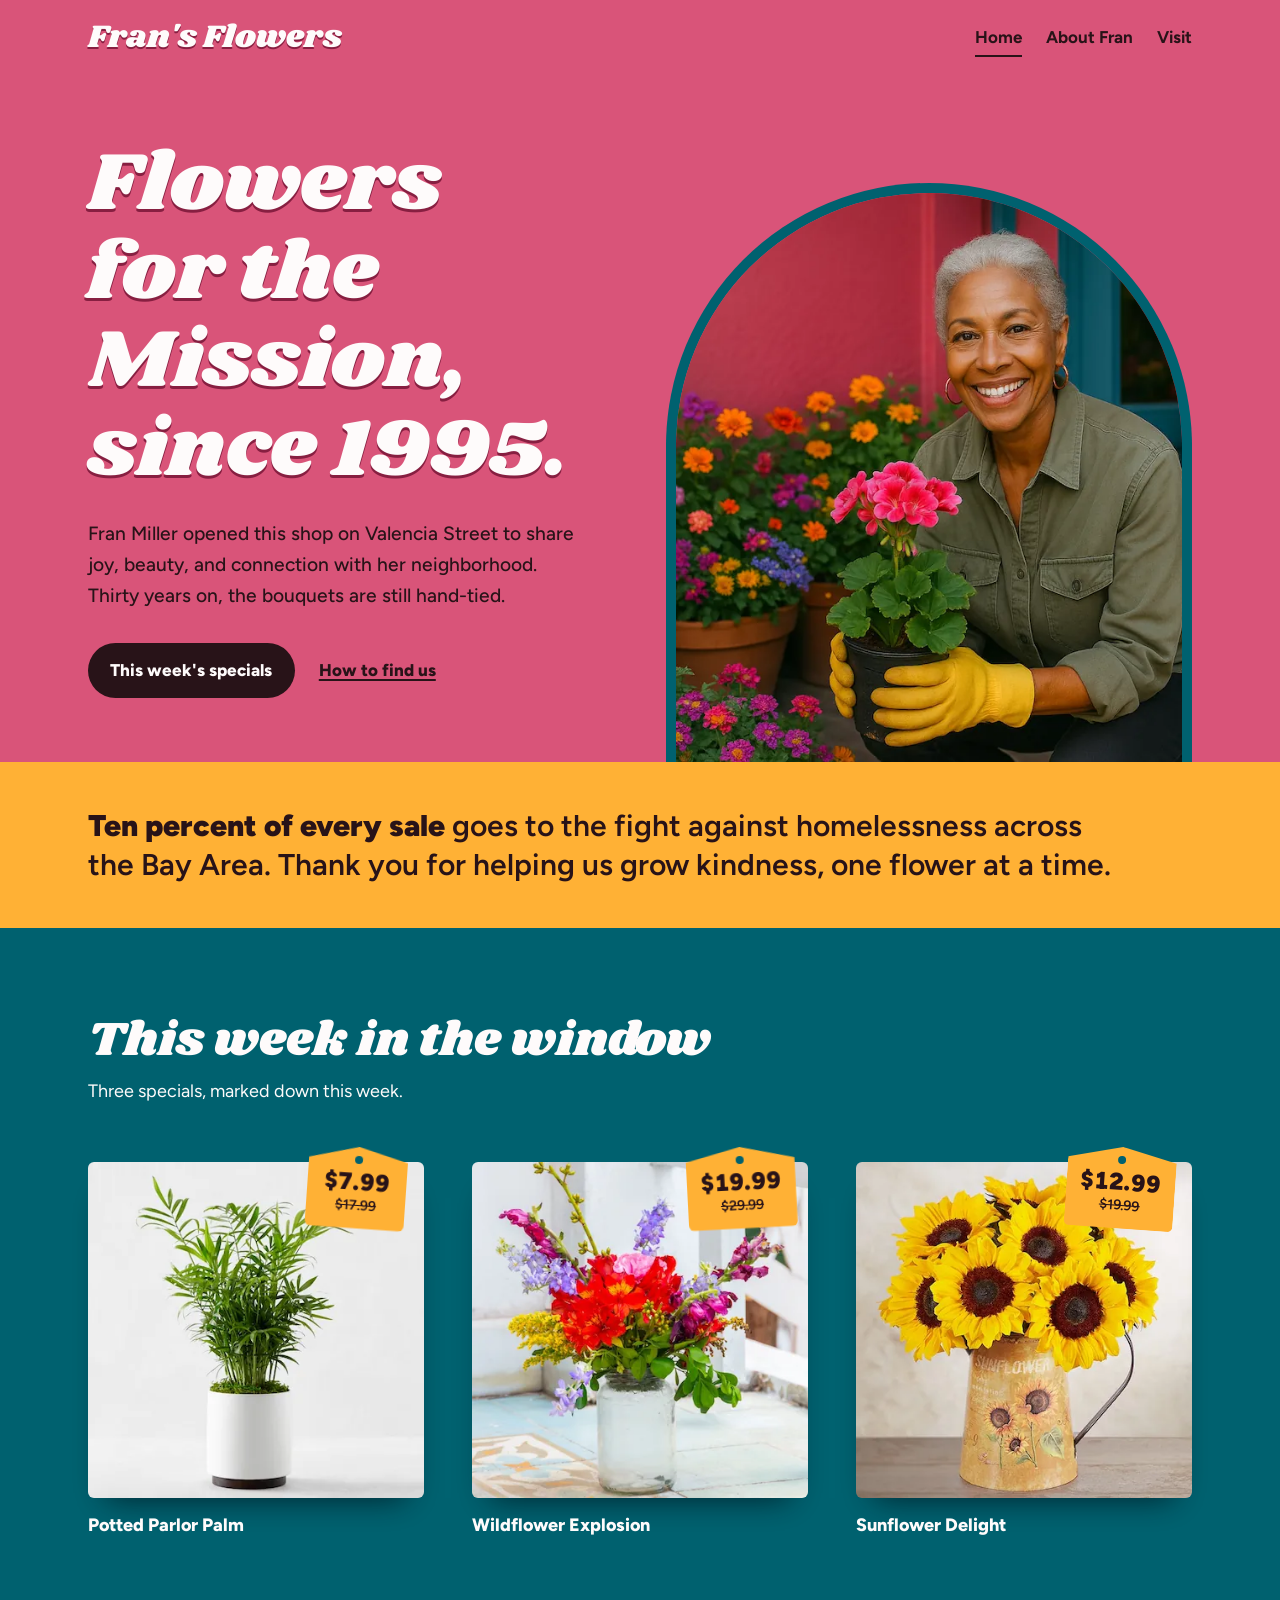
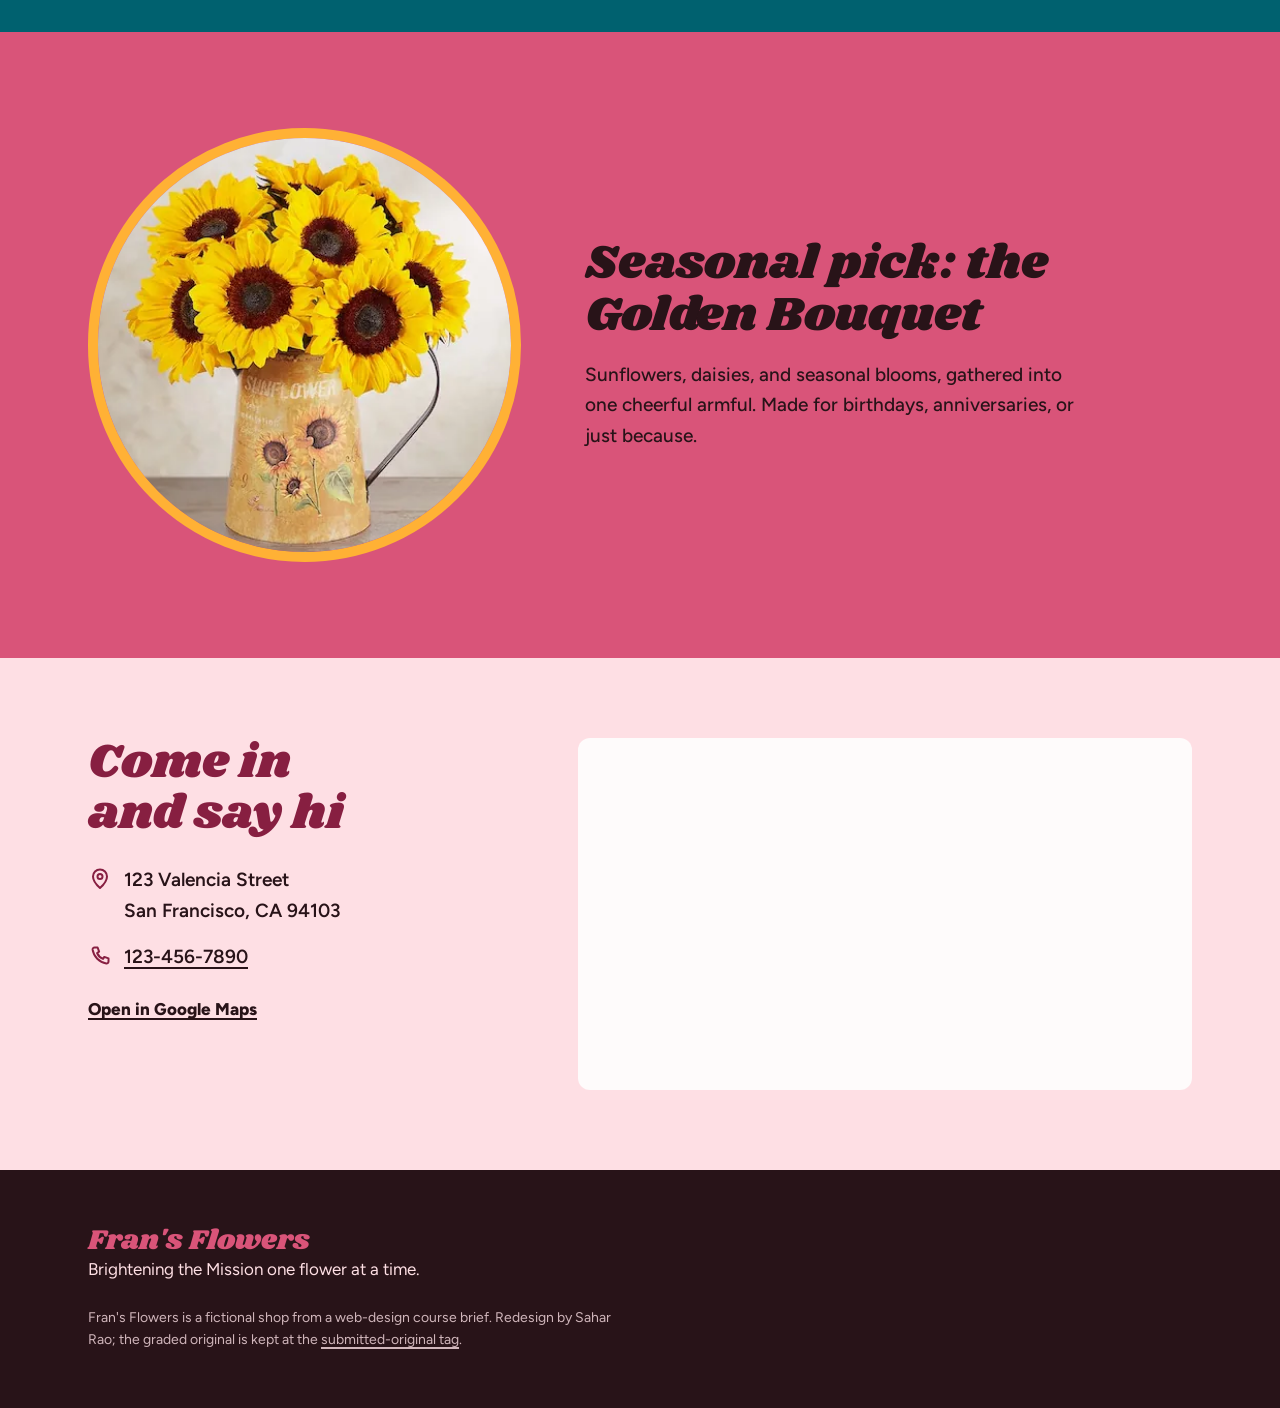
==== commit 0cfc120a: "Fran's Flowers: Codex review fixes (no overclaims, alt text, reduced-motion scroll) Co-Authored-By: " ====
--- a/index.html
+++ b/index.html
@@ -30,8 +30,8 @@
           <h1 id="hero-title">Flowers for the Mission, <span class="nowrap">since 1995.</span></h1>
           <p class="hero-lead">
             Fran Miller opened this shop on Valencia Street to share joy, beauty,
-            and connection with her neighborhood. Thirty years on, every bouquet
-            still leaves here hand-tied.
+            and connection with her neighborhood. Thirty years on, the bouquets are
+            still hand-tied.
           </p>
           <p class="hero-actions">
             <a class="button" href="#specials">This week's specials</a>
@@ -56,7 +56,7 @@
       <section class="specials" id="specials" aria-labelledby="specials-title">
         <div class="section-head">
           <h2 id="specials-title">This week in the window</h2>
-          <p>Three specials, marked down while they last.</p>
+          <p>Three specials, marked down this week.</p>
         </div>
 
         <ul class="shelf" role="list">
@@ -77,7 +77,7 @@
             </p>
           </li>
           <li class="item">
-            <img src="img/sunflowers.webp" width="400" height="400" alt="A dozen sunflowers in a painted tin pitcher" loading="lazy" />
+            <img src="img/sunflowers.webp" width="400" height="400" alt="Yellow sunflowers in a decorated pitcher" loading="lazy" />
             <h3>Sunflower Delight</h3>
             <p class="tag">
               <span class="tag-now"><span class="visually-hidden">Now </span>$12.99</span>
@@ -92,8 +92,8 @@
         <div class="seasonal-text">
           <h2 id="seasonal-title">Seasonal pick: the Golden Bouquet</h2>
           <p>
-            Sunflowers, daisies, and whatever is blooming best that week, gathered
-            into one cheerful armful. Made for birthdays, anniversaries, or just
+            Sunflowers, daisies, and seasonal blooms, gathered into one cheerful
+            armful. Made for birthdays, anniversaries, or just
             because.
           </p>
         </div>
--- a/style.css
+++ b/style.css
@@ -41,7 +41,6 @@
 
 html {
   -webkit-text-size-adjust: 100%;
-  scroll-behavior: smooth;
 }
 
 body {
@@ -538,6 +537,10 @@
 /* Motion: the hero sign settles in, and each tag swings once as the window scrolls into view. */
 
 @media (prefers-reduced-motion: no-preference) {
+  html {
+    scroll-behavior: smooth;
+  }
+
   .hero-text > *,
   .story-hero h1 {
     animation: rise 0.9s var(--ease-out) both;
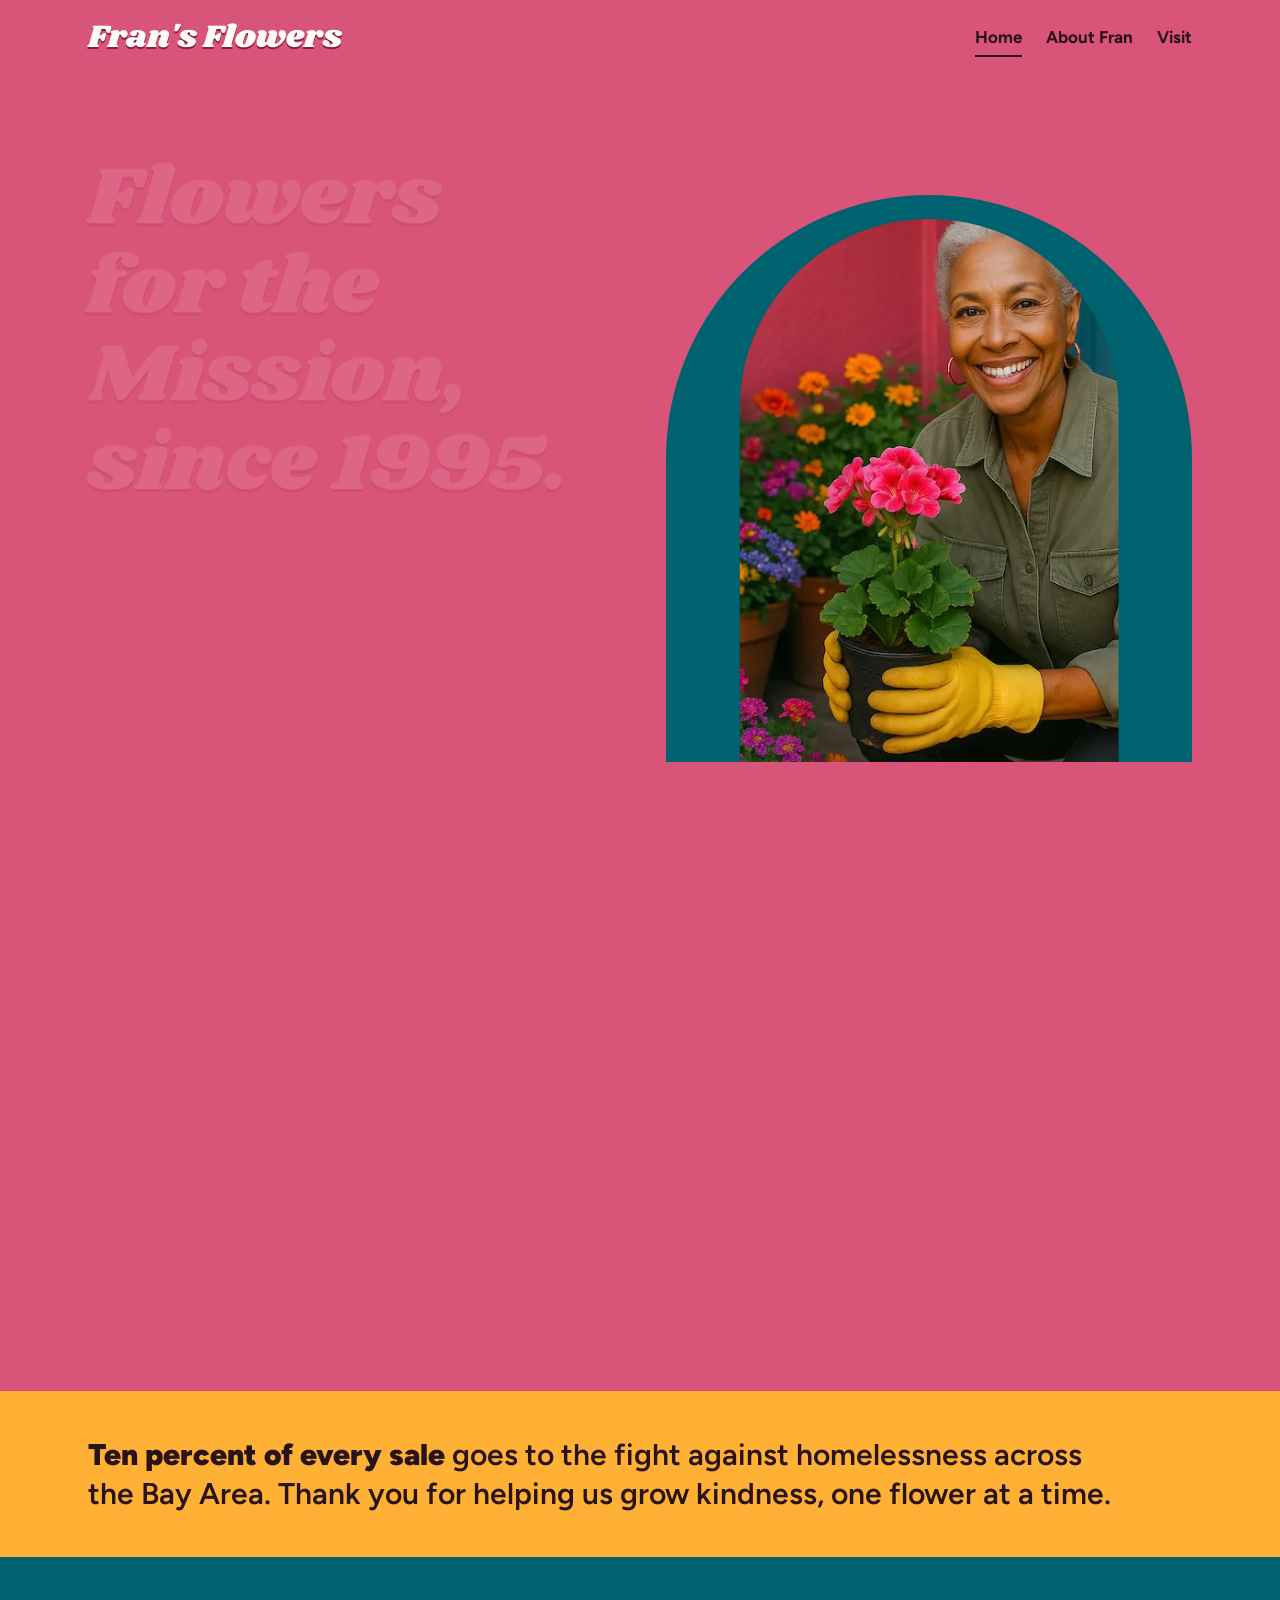
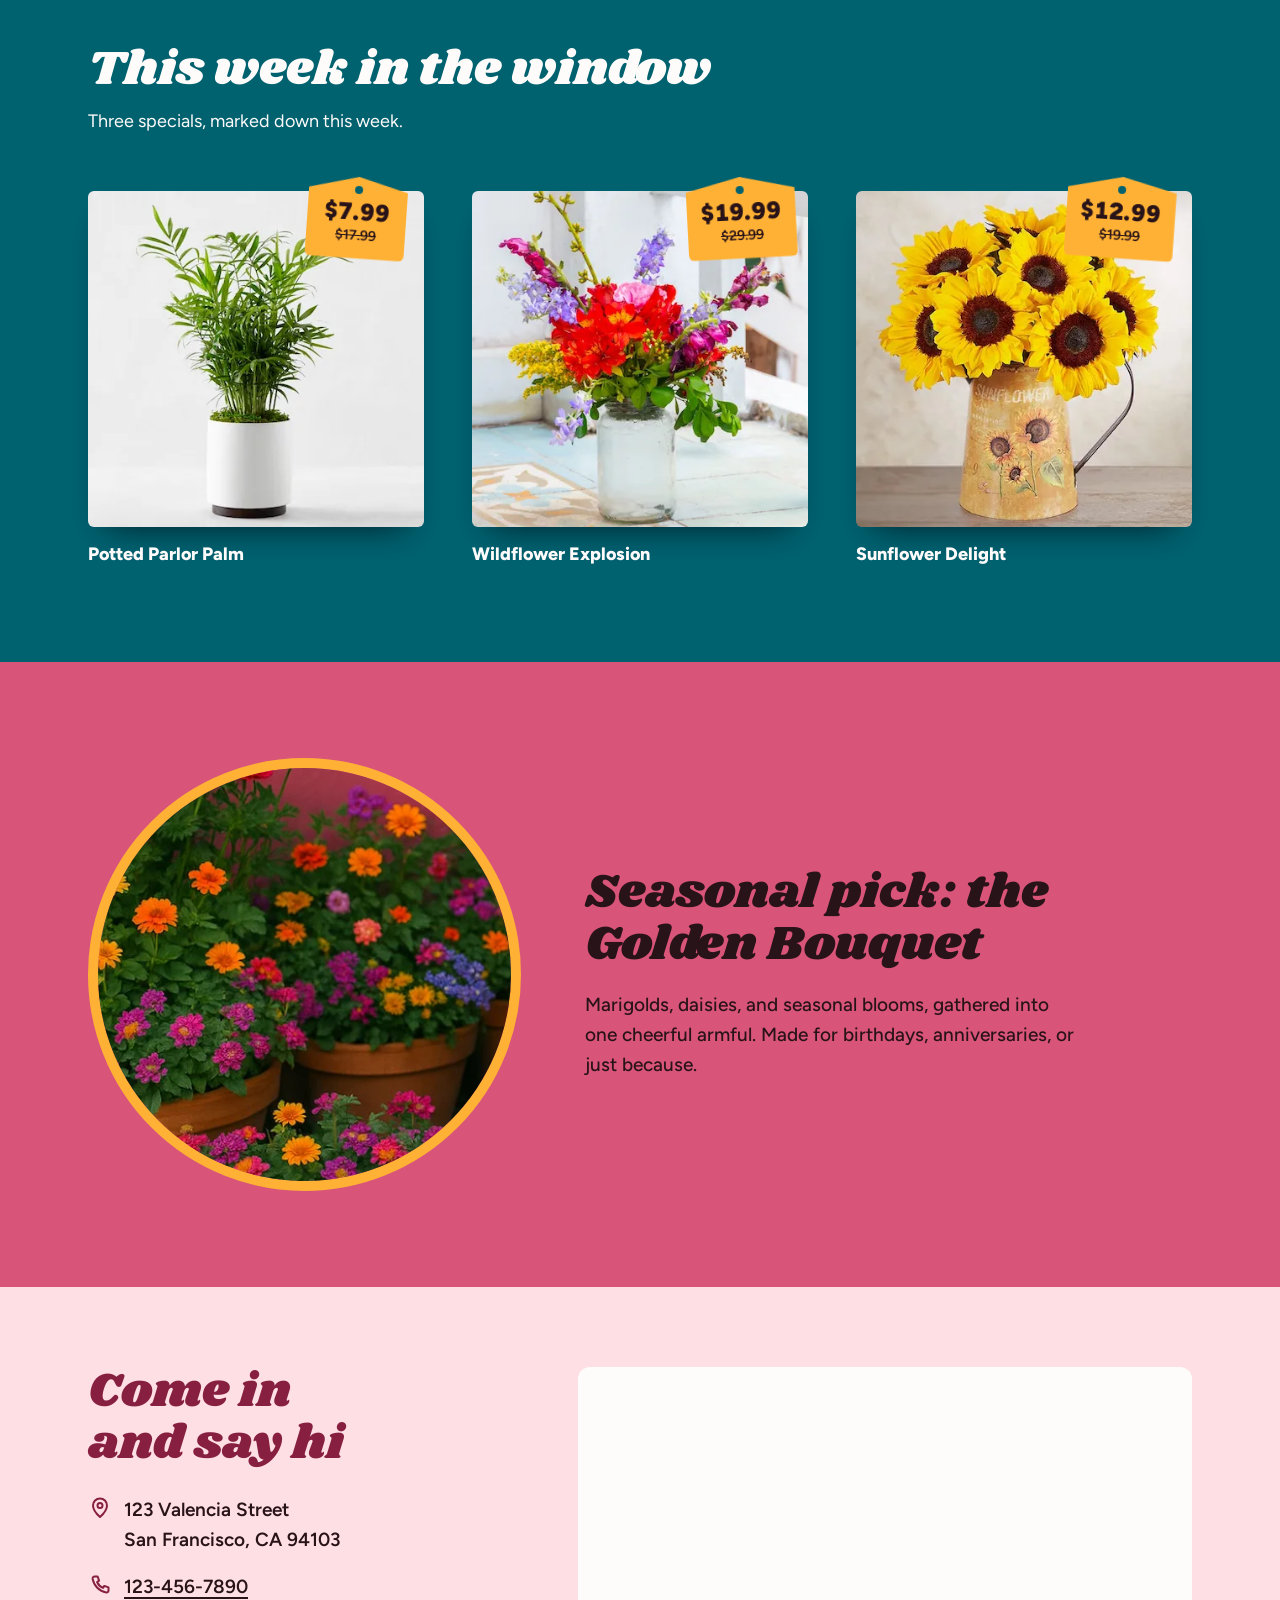
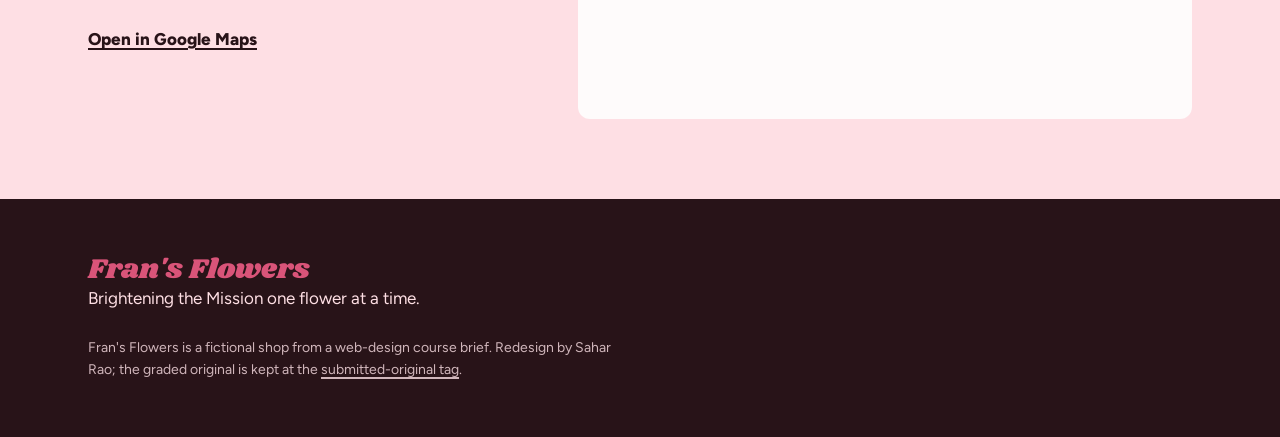
==== commit 36804f65: "Door reveal scrub, window parallax + velocity tag swing, marigold seasonal crop" ====
--- a/index.html
+++ b/index.html
@@ -9,6 +9,9 @@
     <title>Fran's Flowers · Valencia Street, San Francisco</title>
     <link rel="preload" href="assets/fonts/shrikhand-latin.woff2" as="font" type="font/woff2" crossorigin />
     <link rel="stylesheet" href="style.css" />
+    <script src="assets/vendor/lenis.min.js" defer></script>
+    <script src="assets/vendor/gsap.min.js" defer></script>
+    <script src="assets/vendor/ScrollTrigger.min.js" defer></script>
     <script src="script.js" defer></script>
   </head>
 
@@ -88,11 +91,11 @@
       </section>
 
       <section class="seasonal" aria-labelledby="seasonal-title">
-        <img class="seasonal-photo" src="img/sunflowers.webp" width="400" height="400" alt="" loading="lazy" />
+        <img class="seasonal-photo" src="img/marigolds.webp" width="400" height="400" alt="" loading="lazy" />
         <div class="seasonal-text">
           <h2 id="seasonal-title">Seasonal pick: the Golden Bouquet</h2>
           <p>
-            Sunflowers, daisies, and seasonal blooms, gathered into one cheerful
+            Marigolds, daisies, and seasonal blooms, gathered into one cheerful
             armful. Made for birthdays, anniversaries, or just
             because.
           </p>
--- a/style.css
+++ b/style.css
@@ -28,6 +28,8 @@
   --pad: clamp(1rem, 4vw, 3rem);
   --ease-out: cubic-bezier(0.16, 1, 0.3, 1);
   --z-skip: 10;
+  --door-open: 1;
+  --tag-swing: 0deg;
 
   accent-color: var(--door);
   scrollbar-color: var(--stucco-deep) var(--stucco-light);
@@ -234,14 +236,30 @@
   align-items: flex-end;
 }
 
+.hero-photo picture {
+  display: block;
+  width: 100%;
+  background: var(--door);
+  border-radius: 999px 999px 0 0;
+  padding: 10px 10px 0;
+  overflow: hidden;
+}
+
 .hero-photo img {
   width: 100%;
   aspect-ratio: 4 / 4.4;
   object-fit: cover;
   object-position: 62% 50%;
   border-radius: 999px 999px 0 0;
-  border: 10px solid var(--door);
-  border-bottom: 0;
+  clip-path: inset(
+    calc((1 - var(--door-open, 1)) * 10%)
+    calc((1 - var(--door-open, 1)) * 16%)
+    0
+    calc((1 - var(--door-open, 1)) * 16%)
+    round 999px 999px 0 0
+  );
+  transform: scale(calc(1 + (1 - var(--door-open, 1)) * 0.1));
+  transform-origin: 50% 85%;
 }
 
 /* Pledge */
@@ -301,6 +319,7 @@
   display: flex;
   flex-direction: column;
   gap: 1rem;
+  transform: translate3d(0, var(--item-y, 0px), 0);
 }
 
 .item img {
@@ -326,7 +345,7 @@
   clip-path: polygon(50% 0, 100% 16%, 100% 100%, 0 100%, 0 16%);
   border-radius: 0 0 6px 6px;
   transform-origin: 50% 0;
-  transform: rotate(4deg);
+  transform: rotate(calc(4deg + var(--tag-swing, 0deg)));
 }
 
 .tag::before {
@@ -340,7 +359,11 @@
 }
 
 .item:nth-child(2) .tag {
-  transform: rotate(-3deg);
+  transform: rotate(calc(-3deg - var(--tag-swing, 0deg) * 0.85));
+}
+
+.item:nth-child(3) .tag {
+  transform: rotate(calc(4deg + var(--tag-swing, 0deg) * 1.15));
 }
 
 .tag-now {
@@ -554,6 +577,10 @@
     animation: open 1.1s 0.1s var(--ease-out) both;
   }
 
+  .hero.is-door-scene .hero-photo img {
+    animation: none;
+  }
+
   .shelf.is-swinging .tag {
     animation: swing 1.4s var(--ease-out) both;
   }
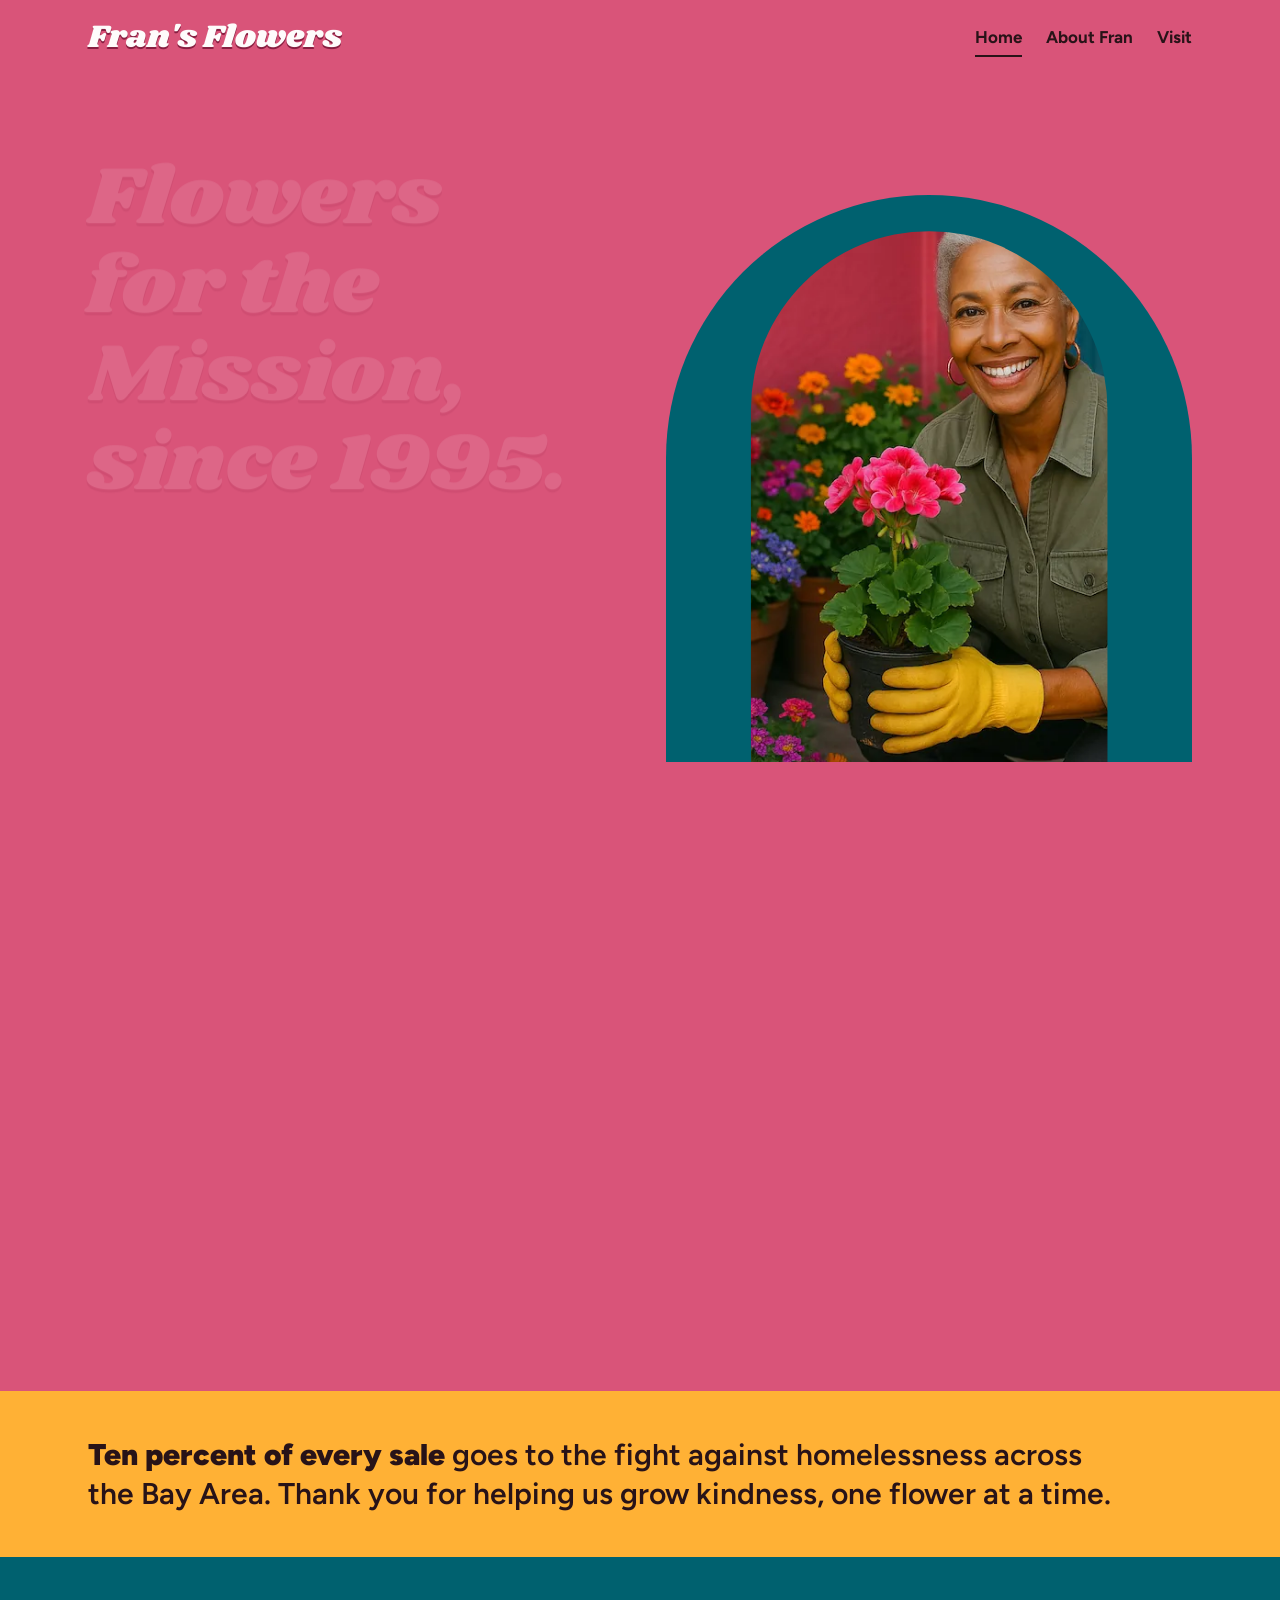
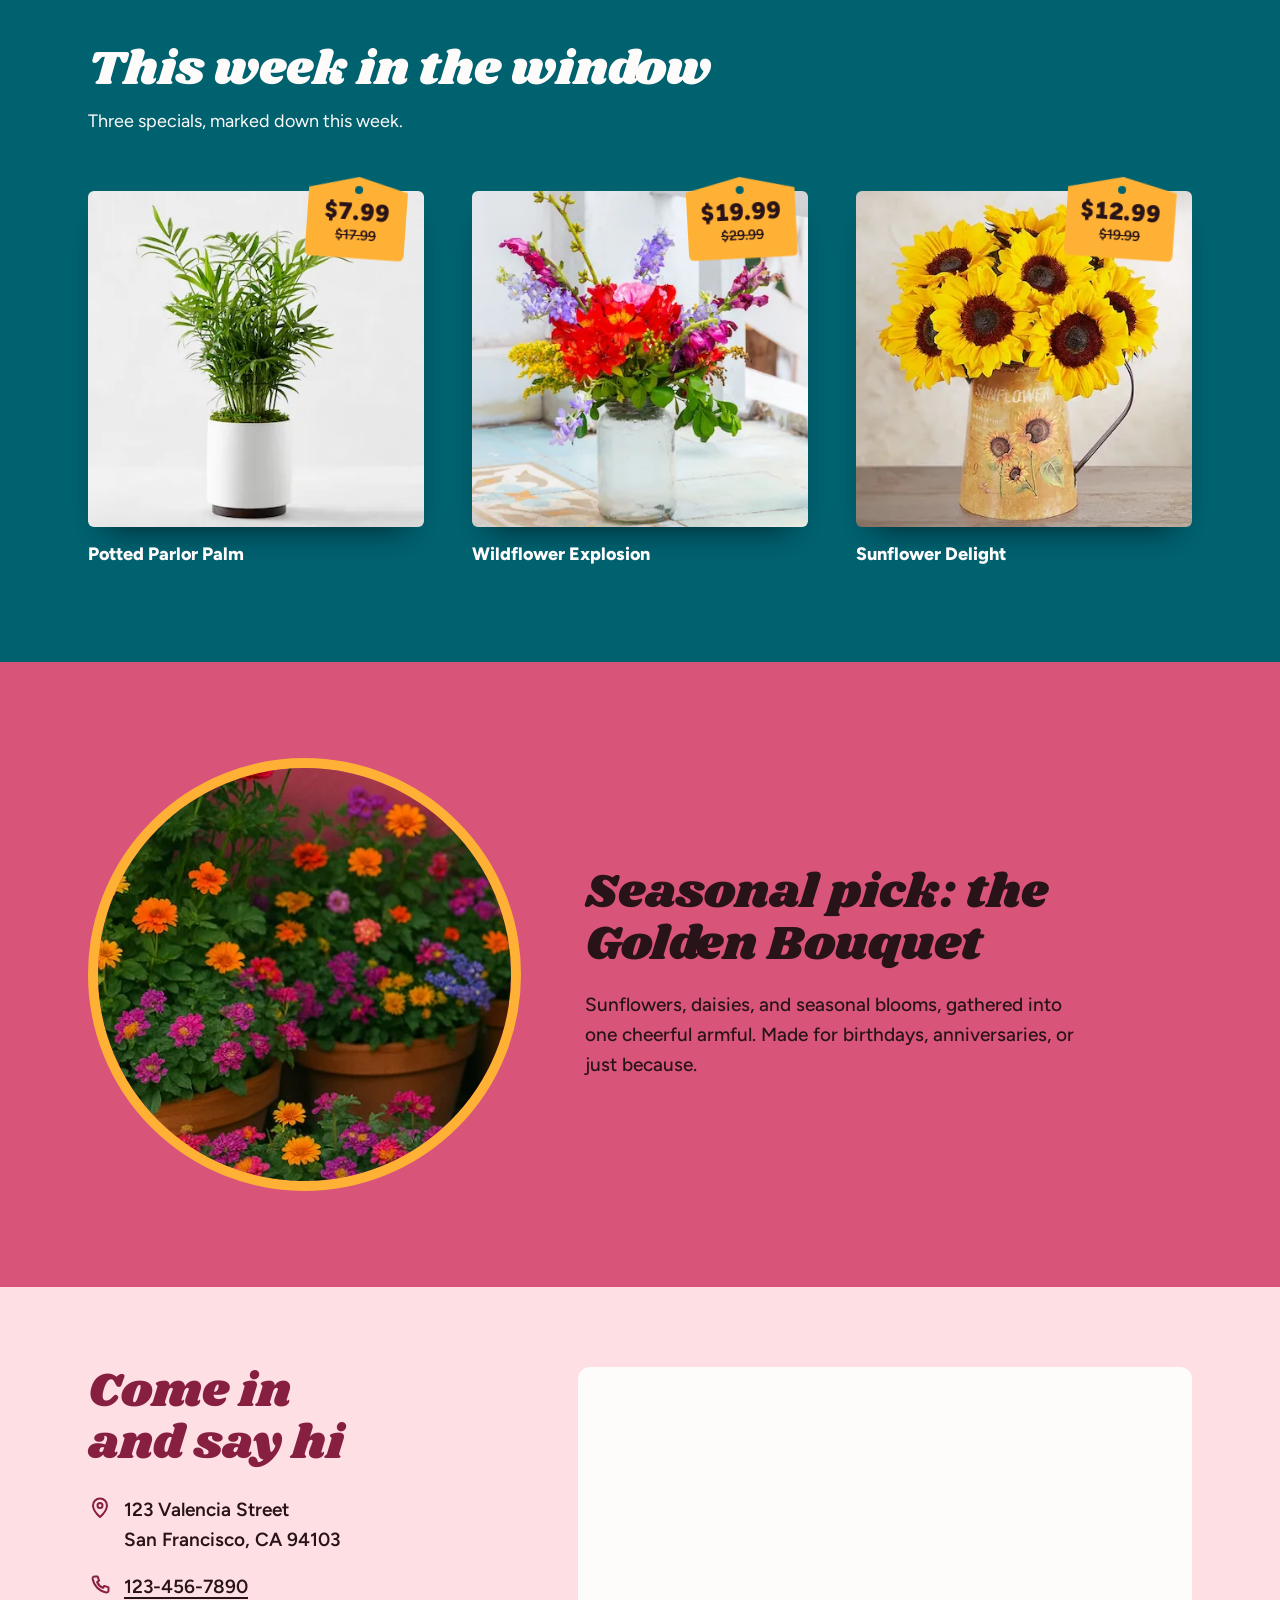
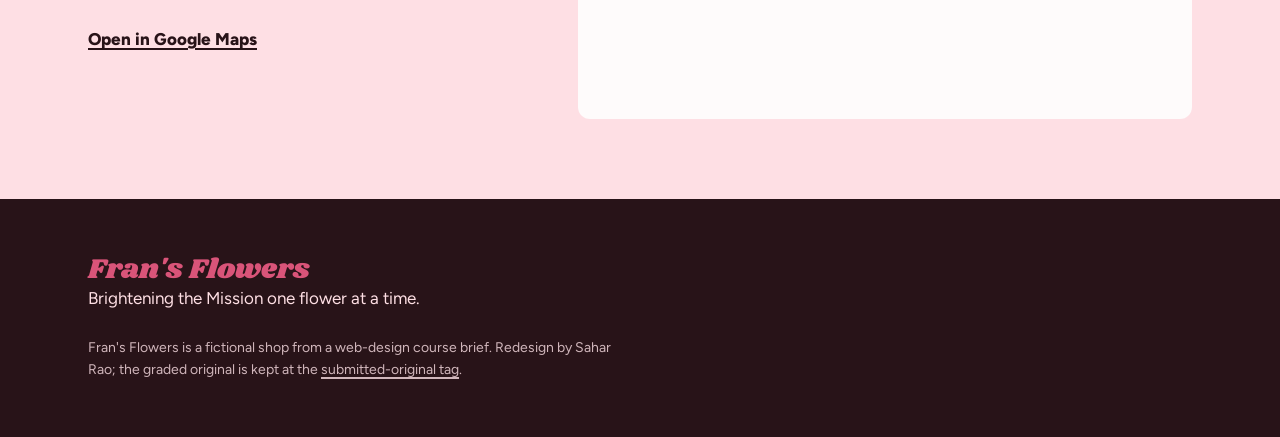
==== commit 57bf8a9e: "Open arch to full frame on door reveal scrub and preserve seasonal copy" ====
--- a/index.html
+++ b/index.html
@@ -95,7 +95,7 @@
         <div class="seasonal-text">
           <h2 id="seasonal-title">Seasonal pick: the Golden Bouquet</h2>
           <p>
-            Marigolds, daisies, and seasonal blooms, gathered into one cheerful
+            Sunflowers, daisies, and seasonal blooms, gathered into one cheerful
             armful. Made for birthdays, anniversaries, or just
             because.
           </p>
--- a/style.css
+++ b/style.css
@@ -251,12 +251,21 @@
   object-fit: cover;
   object-position: 62% 50%;
   border-radius: 999px 999px 0 0;
+}
+
+.hero.is-door-scene .hero-photo picture {
+  border-radius: calc(12px + (1 - var(--door-open, 1)) * 340px) calc(12px + (1 - var(--door-open, 1)) * 340px) 0 0;
+  padding: calc((1 - var(--door-open, 1)) * 10px) calc((1 - var(--door-open, 1)) * 10px) 0;
+}
+
+.hero.is-door-scene .hero-photo img {
+  border-radius: calc(12px + (1 - var(--door-open, 1)) * 340px) calc(12px + (1 - var(--door-open, 1)) * 340px) 0 0;
   clip-path: inset(
-    calc((1 - var(--door-open, 1)) * 10%)
-    calc((1 - var(--door-open, 1)) * 16%)
+    calc((1 - var(--door-open, 1)) * 12%)
+    calc((1 - var(--door-open, 1)) * 18%)
     0
-    calc((1 - var(--door-open, 1)) * 16%)
-    round 999px 999px 0 0
+    calc((1 - var(--door-open, 1)) * 18%)
+    round calc(12px + (1 - var(--door-open, 1)) * 340px) calc(12px + (1 - var(--door-open, 1)) * 340px) 0 0
   );
   transform: scale(calc(1 + (1 - var(--door-open, 1)) * 0.1));
   transform-origin: 50% 85%;
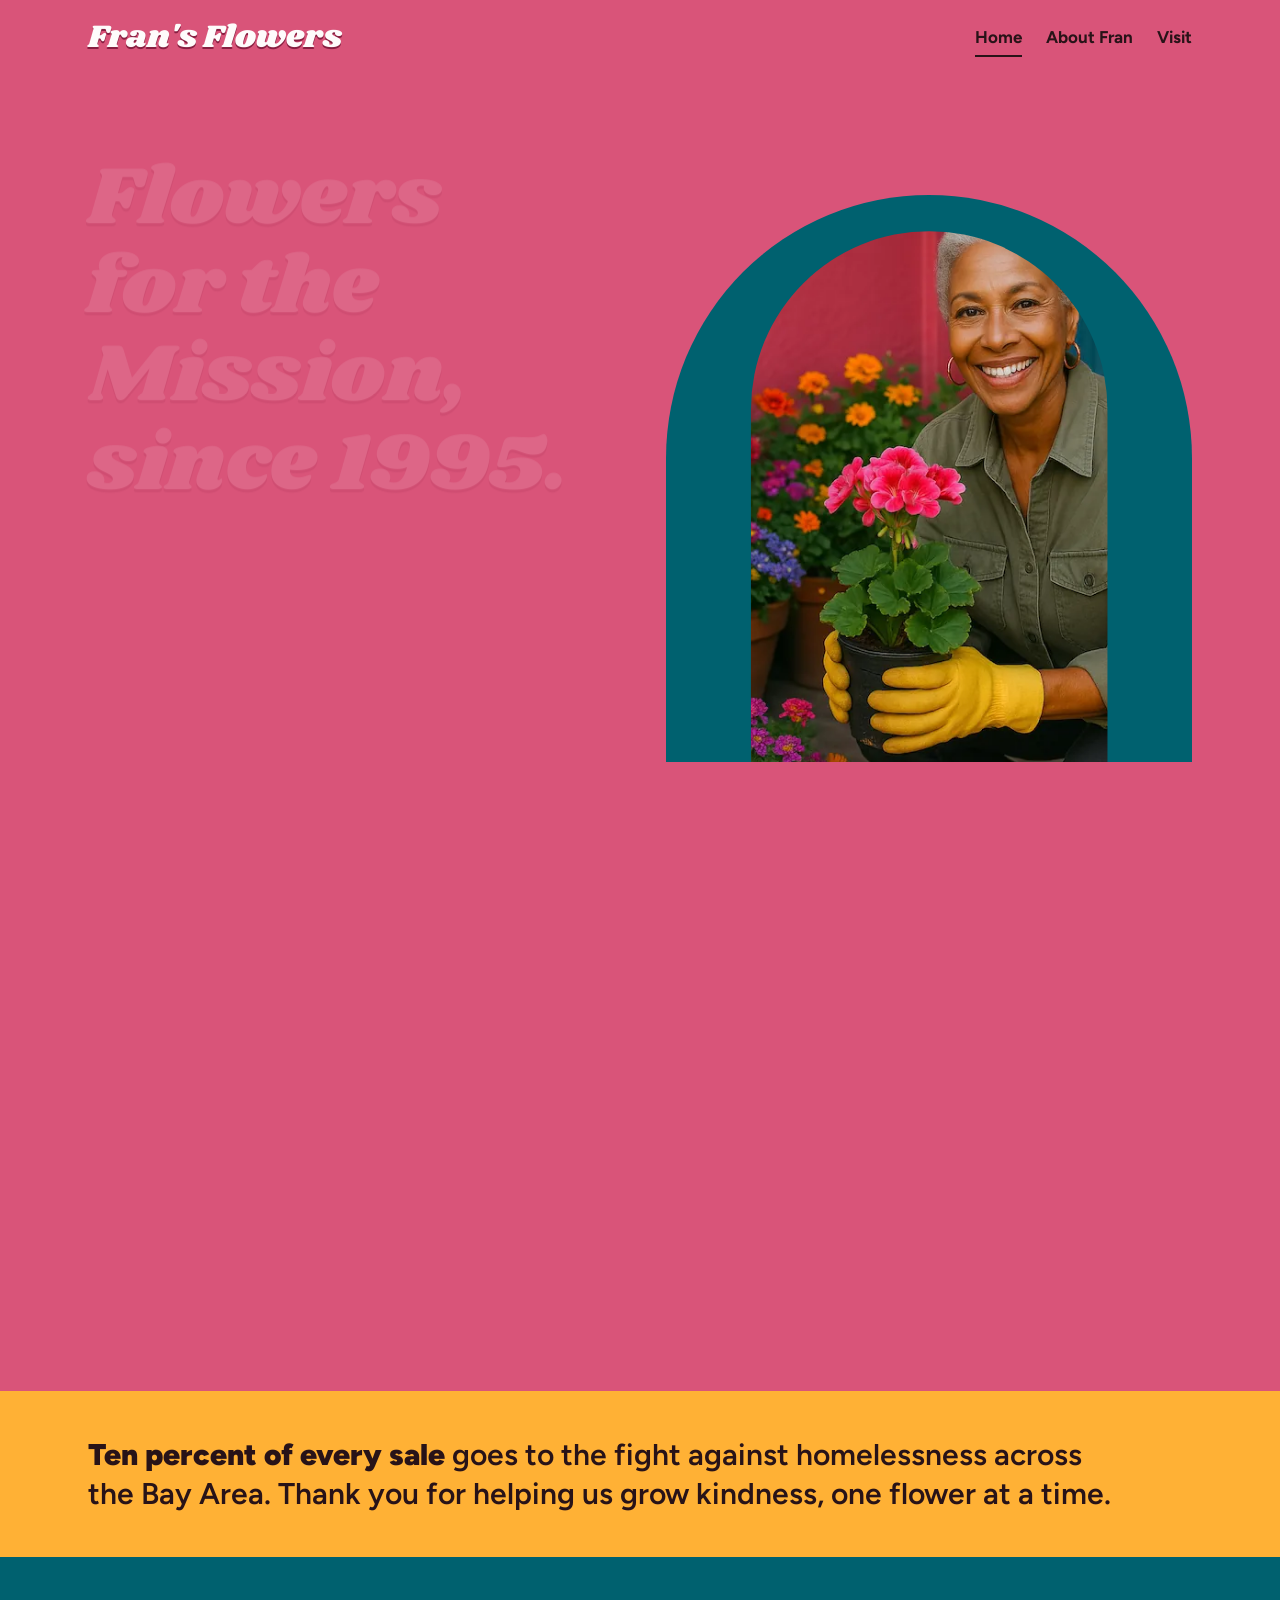
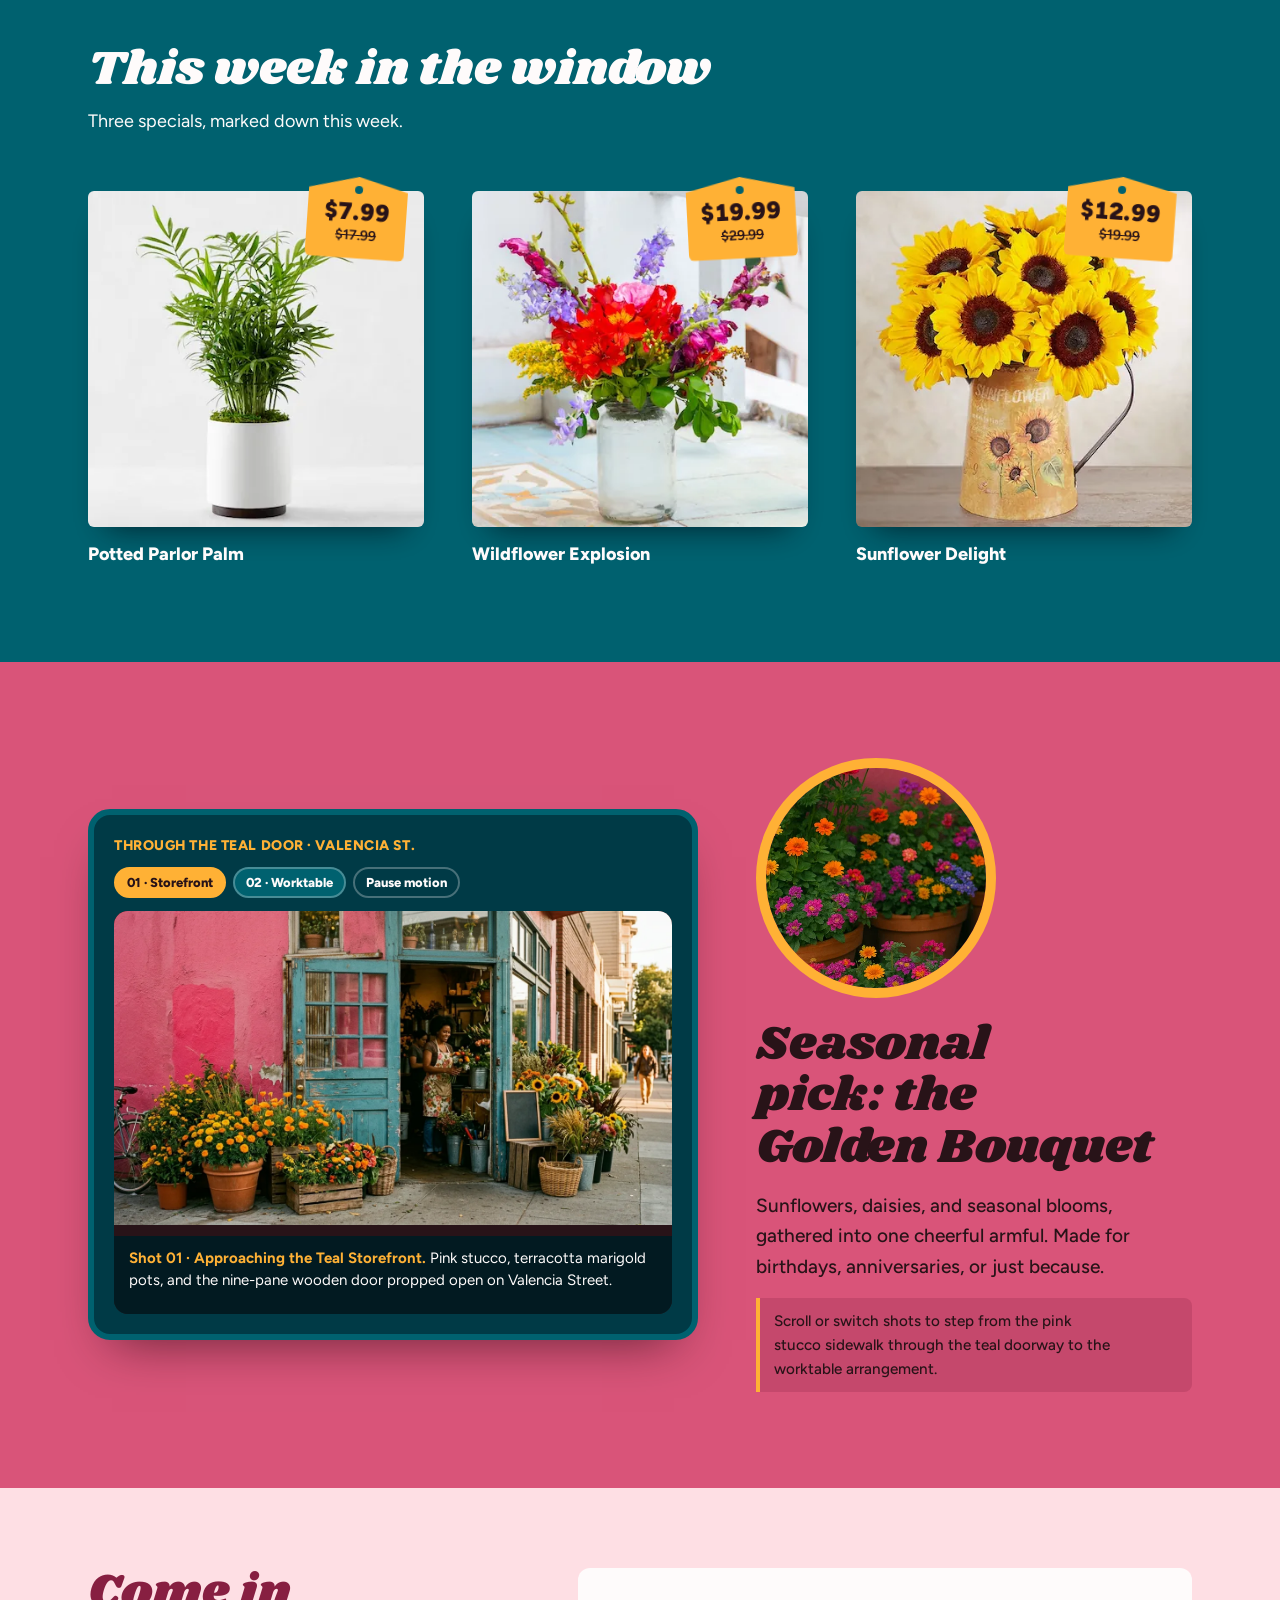
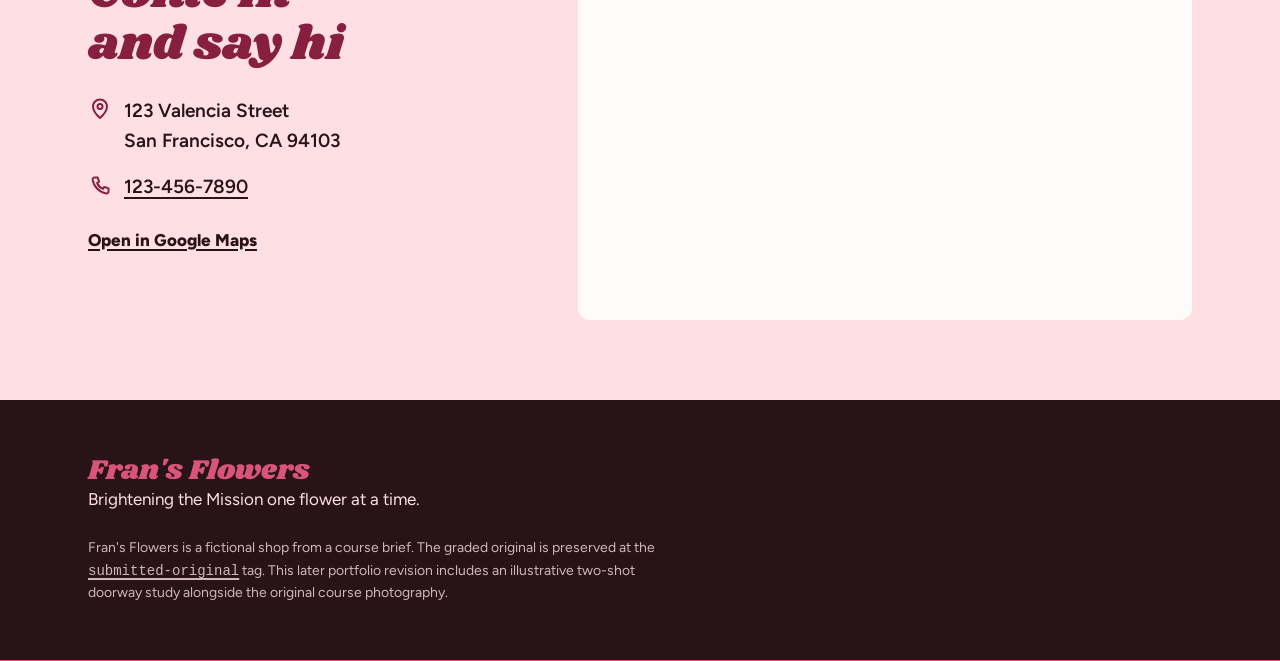
==== commit f9ec423a: "Add two-shot Valencia doorway study and reduced-motion playback controls" ====
--- a/index.html
+++ b/index.html
@@ -3,7 +3,7 @@
   <head>
     <meta charset="utf-8" />
     <meta name="viewport" content="width=device-width, initial-scale=1" />
-    <meta http-equiv="Content-Security-Policy" content="default-src 'self'; base-uri 'self'; form-action 'none'; object-src 'none'; script-src 'self'; style-src 'self'; img-src 'self'; font-src 'self'; connect-src 'none'; frame-src https://www.google.com; upgrade-insecure-requests" />
+    <meta http-equiv="Content-Security-Policy" content="default-src 'self'; base-uri 'self'; form-action 'none'; object-src 'none'; script-src 'self'; style-src 'self'; img-src 'self'; media-src 'self'; font-src 'self'; connect-src 'none'; frame-src https://www.google.com; upgrade-insecure-requests" />
     <meta name="description" content="Fran's Flowers: a neighborhood flower shop on Valencia Street in San Francisco's Mission District since 1995. This week's specials, the seasonal pick, and directions." />
     <meta name="theme-color" content="#d24a6c" />
     <title>Fran's Flowers · Valencia Street, San Francisco</title>
@@ -90,15 +90,73 @@
         </ul>
       </section>
 
-      <section class="seasonal" aria-labelledby="seasonal-title">
-        <img class="seasonal-photo" src="img/marigolds.webp" width="400" height="400" alt="" loading="lazy" />
-        <div class="seasonal-text">
-          <h2 id="seasonal-title">Seasonal pick: the Golden Bouquet</h2>
-          <p>
-            Sunflowers, daisies, and seasonal blooms, gathered into one cheerful
-            armful. Made for birthdays, anniversaries, or just
-            because.
-          </p>
+      <section class="seasonal" id="seasonal" aria-labelledby="seasonal-title" data-threshold-scene data-active-shot="1">
+        <div class="threshold-stage" data-threshold-stage>
+          <div class="threshold-header">
+            <span class="threshold-kicker">Through the Teal Door · Valencia St.</span>
+            <div class="threshold-controls" role="group" aria-label="Doorway story shots">
+              <button type="button" class="threshold-btn is-active" data-threshold-shot="1" aria-pressed="true">01 · Storefront</button>
+              <button type="button" class="threshold-btn" data-threshold-shot="2" aria-pressed="false">02 · Worktable</button>
+              <button type="button" class="threshold-btn threshold-btn--pause" data-threshold-toggle aria-pressed="false">Pause motion</button>
+            </div>
+          </div>
+
+          <div class="threshold-viewport">
+            <figure class="threshold-shot threshold-shot--exterior" data-shot-panel="1">
+              <video
+                class="threshold-video"
+                data-threshold-video="1"
+                poster="assets/media/storefront-approach-poster.webp"
+                preload="metadata"
+                muted
+                loop
+                playsinline
+                width="1280"
+                height="720"
+              >
+                <source src="assets/media/storefront-approach-loop.mp4" type="video/mp4" />
+              </video>
+              <figcaption class="threshold-caption">
+                <strong>Shot 01 · Approaching the Teal Storefront.</strong>
+                Pink stucco, terracotta marigold pots, and the nine-pane wooden door propped open on Valencia Street.
+              </figcaption>
+            </figure>
+
+            <figure class="threshold-shot threshold-shot--interior" data-shot-panel="2">
+              <video
+                class="threshold-video"
+                data-threshold-video="2"
+                poster="assets/media/interior-worktable-poster.webp"
+                preload="metadata"
+                muted
+                loop
+                playsinline
+                width="1280"
+                height="720"
+              >
+                <source src="assets/media/interior-worktable-loop.mp4" type="video/mp4" />
+              </video>
+              <figcaption class="threshold-caption">
+                <strong>Shot 02 · Entering Warm Afternoon Light.</strong>
+                Crossing past the weathered teal door frame into afternoon sunbeams, arriving at the Golden Bouquet on the cedar worktable.
+              </figcaption>
+            </figure>
+          </div>
+        </div>
+
+        <div class="seasonal-card">
+          <img class="seasonal-photo" src="img/marigolds.webp" width="400" height="400" alt="" loading="lazy" />
+          <div class="seasonal-text">
+            <h2 id="seasonal-title">Seasonal pick: the Golden Bouquet</h2>
+            <p>
+              Sunflowers, daisies, and seasonal blooms, gathered into one cheerful
+              armful. Made for birthdays, anniversaries, or just
+              because.
+            </p>
+            <p class="seasonal-story-note">
+              Scroll or switch shots to step from the pink stucco sidewalk through the teal doorway to the worktable arrangement.
+            </p>
+          </div>
         </div>
       </section>
 
@@ -133,9 +191,9 @@
       <p class="footer-mark">Fran's Flowers</p>
       <p>Brightening the Mission one flower at a time.</p>
       <p class="footer-note">
-        Fran's Flowers is a fictional shop from a web-design course brief. Redesign by Sahar Rao;
-        the graded original is kept at the
-        <a href="https://github.com/SRao189/03-LU-site-redesign/tree/submitted-original">submitted-original tag</a>.
+        Fran's Flowers is a fictional shop from a course brief. The graded original is preserved at the
+        <a href="https://github.com/SRao189/03-LU-site-redesign/tree/submitted-original"><code>submitted-original</code></a> tag.
+        This later portfolio revision includes an illustrative two-shot doorway study alongside the original course photography.
       </p>
     </footer>
   </body>
--- a/style.css
+++ b/style.css
@@ -30,6 +30,7 @@
   --z-skip: 10;
   --door-open: 1;
   --tag-swing: 0deg;
+  --threshold-mix: 0;
 
   accent-color: var(--door);
   scrollbar-color: var(--stucco-deep) var(--stucco-light);
@@ -60,7 +61,8 @@
   color: var(--ink);
 }
 
-img {
+img,
+video {
   display: block;
   max-width: 100%;
   height: auto;
@@ -387,20 +389,191 @@
   font-weight: 600;
 }
 
-/* Seasonal pick */
+/* Seasonal pick + 2-Shot Threshold Story (Storefront -> Worktable) */
 
 .seasonal {
   display: grid;
-  grid-template-columns: minmax(0, 5fr) minmax(0, 7fr);
+  grid-template-columns: minmax(0, 7fr) minmax(0, 5fr);
   align-items: center;
-  gap: clamp(1.5rem, 5vw, 4.5rem);
+  gap: clamp(1.75rem, 4.5vw, 4rem);
   max-width: var(--page);
   margin: 0 auto;
   padding: clamp(3rem, 8vw, 6rem) var(--pad);
 }
 
+.threshold-stage {
+  background: var(--door-deep);
+  color: var(--white);
+  border: 6px solid var(--door);
+  border-radius: 22px;
+  padding: clamp(0.85rem, 2vw, 1.25rem);
+  box-shadow: 0 24px 48px -24px oklch(0.18 0.05 6 / 0.65);
+}
+
+.threshold-header {
+  display: flex;
+  flex-wrap: wrap;
+  align-items: center;
+  justify-content: space-between;
+  gap: 0.6rem 1rem;
+  margin-bottom: 0.85rem;
+}
+
+.threshold-kicker {
+  font-size: 0.875rem;
+  font-weight: 800;
+  letter-spacing: 0.04em;
+  text-transform: uppercase;
+  color: var(--marigold);
+}
+
+.threshold-controls {
+  display: flex;
+  flex-wrap: wrap;
+  gap: 0.4rem;
+}
+
+html:not(.js-ready) .threshold-controls {
+  display: none;
+}
+
+.threshold-btn {
+  appearance: none;
+  border: 2px solid oklch(0.99 0.004 6 / 0.28);
+  background: var(--door);
+  color: var(--white);
+  font-family: inherit;
+  font-size: 0.8125rem;
+  font-weight: 800;
+  padding: 0.35rem 0.7rem;
+  border-radius: 999px;
+  cursor: pointer;
+  transition: background-color 0.2s var(--ease-out), color 0.2s var(--ease-out), border-color 0.2s var(--ease-out);
+}
+
+.threshold-btn:hover {
+  border-color: var(--marigold);
+}
+
+.threshold-btn.is-active {
+  background: var(--marigold);
+  border-color: var(--marigold);
+  color: var(--ink);
+}
+
+.threshold-btn--pause {
+  background: transparent;
+}
+
+.threshold-btn:focus-visible {
+  outline-color: var(--marigold);
+}
+
+.threshold-viewport {
+  position: relative;
+  border-radius: 14px;
+  overflow: hidden;
+  background: var(--ink);
+}
+
+html:not(.js-ready) .threshold-viewport {
+  display: grid;
+  gap: 0.85rem;
+  background: transparent;
+}
+
+.threshold-shot {
+  margin: 0;
+  display: grid;
+}
+
+html.js-ready .seasonal:not(.is-scroll-linked) .threshold-shot--interior {
+  display: none;
+}
+
+html.js-ready .seasonal:not(.is-scroll-linked)[data-active-shot="2"] .threshold-shot--exterior {
+  display: none;
+}
+
+html.js-ready .seasonal:not(.is-scroll-linked)[data-active-shot="2"] .threshold-shot--interior {
+  display: grid;
+}
+
+/* Smooth cross-dissolve when scroll-linked on wide fine-pointer screens */
+.seasonal.is-scroll-linked .threshold-viewport {
+  display: grid;
+}
+
+.seasonal.is-scroll-linked .threshold-shot {
+  grid-area: 1 / 1;
+  display: grid;
+  transition: opacity 0.35s var(--ease-out), transform 0.45s var(--ease-out);
+}
+
+.seasonal.is-scroll-linked .threshold-shot--exterior {
+  opacity: calc(1 - var(--threshold-mix, 0));
+  transform: scale(calc(1 + var(--threshold-mix, 0) * 0.04));
+  pointer-events: auto;
+}
+
+.seasonal.is-scroll-linked .threshold-shot--interior {
+  opacity: var(--threshold-mix, 0);
+  transform: scale(calc(1.04 - var(--threshold-mix, 0) * 0.04));
+  pointer-events: none;
+}
+
+.seasonal.is-scroll-linked[data-active-shot="2"] .threshold-shot--exterior {
+  pointer-events: none;
+}
+
+.seasonal.is-scroll-linked[data-active-shot="2"] .threshold-shot--interior {
+  pointer-events: auto;
+}
+
+.seasonal.is-scroll-linked .threshold-shot--exterior .threshold-caption {
+  opacity: 1;
+}
+
+.seasonal.is-scroll-linked .threshold-shot--interior .threshold-caption {
+  opacity: 0;
+}
+
+.seasonal.is-scroll-linked[data-active-shot="2"] .threshold-shot--exterior .threshold-caption {
+  opacity: 0;
+}
+
+.seasonal.is-scroll-linked[data-active-shot="2"] .threshold-shot--interior .threshold-caption {
+  opacity: 1;
+}
+
+.threshold-video {
+  width: 100%;
+  aspect-ratio: 16 / 9;
+  object-fit: cover;
+  background: var(--ink);
+}
+
+.threshold-caption {
+  padding: 0.75rem 0.95rem;
+  background: oklch(0.2 0.04 215 / 0.95);
+  color: var(--white);
+  font-size: 0.9375rem;
+  line-height: 1.45;
+}
+
+.threshold-caption strong {
+  color: var(--marigold);
+}
+
+.seasonal-card {
+  display: grid;
+  gap: 1.35rem;
+  align-items: start;
+}
+
 .seasonal-photo {
   width: 100%;
+  max-width: 15rem;
   aspect-ratio: 1;
   object-fit: cover;
   border-radius: 50%;
@@ -412,10 +585,18 @@
 }
 
 .seasonal-text p {
-  margin: 1.1rem 0 0;
+  margin: 1rem 0 0;
   font-size: 1.1875rem;
   font-weight: 500;
   text-wrap: pretty;
+}
+
+.seasonal-story-note {
+  font-size: 0.95rem !important;
+  padding: 0.65rem 0.9rem;
+  border-left: 4px solid var(--marigold);
+  background: oklch(0.52 0.15 6 / 0.45);
+  border-radius: 0 8px 8px 0;
 }
 
 /* Visit */
@@ -527,7 +708,7 @@
 
 .site-footer p {
   margin: 0;
-  max-width: 60ch;
+  max-width: 65ch;
 }
 
 .footer-mark {
@@ -546,9 +727,14 @@
   outline-color: var(--marigold);
 }
 
+@media (max-width: 899px) {
+  .seasonal {
+    grid-template-columns: minmax(0, 1fr);
+  }
+}
+
 @media (max-width: 760px) {
   .hero,
-  .seasonal,
   .visit {
     grid-template-columns: minmax(0, 1fr);
   }
@@ -562,7 +748,7 @@
   }
 
   .seasonal-photo {
-    max-width: 18rem;
+    max-width: 14rem;
   }
 }
 
